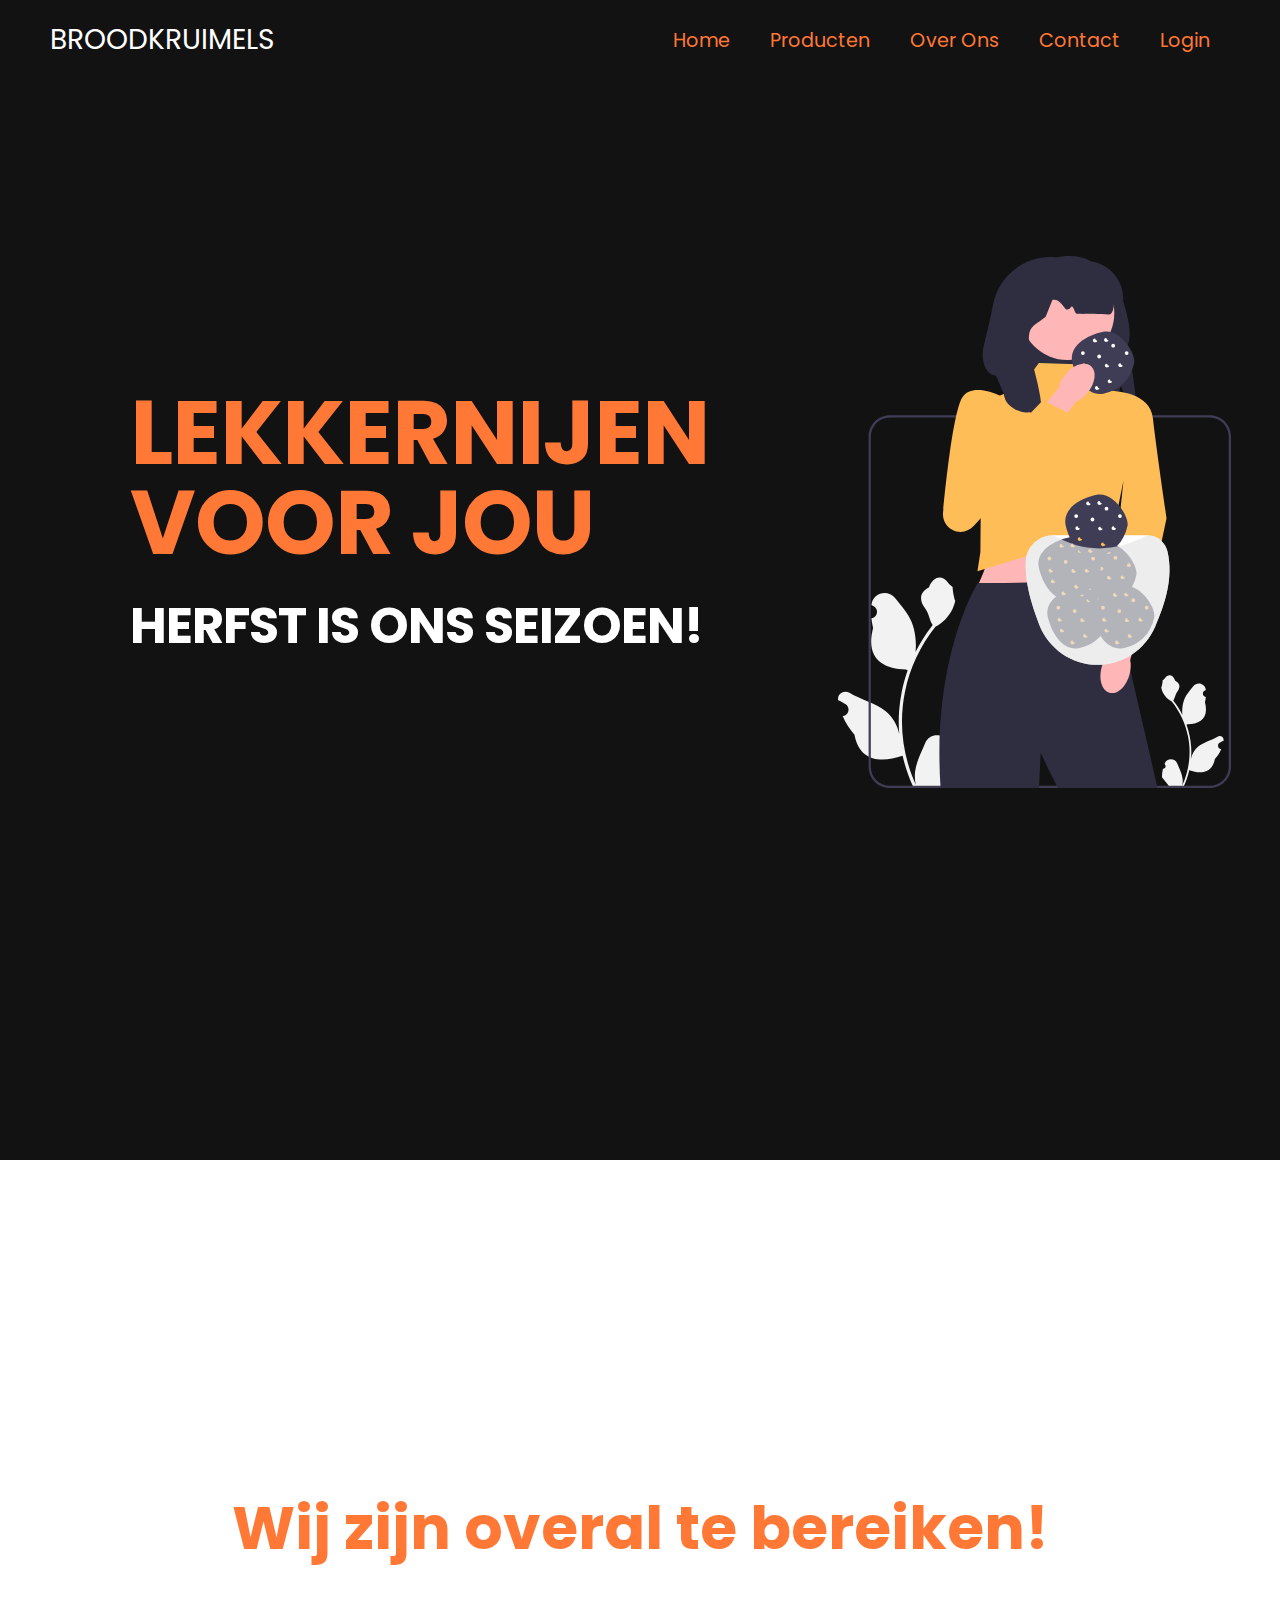
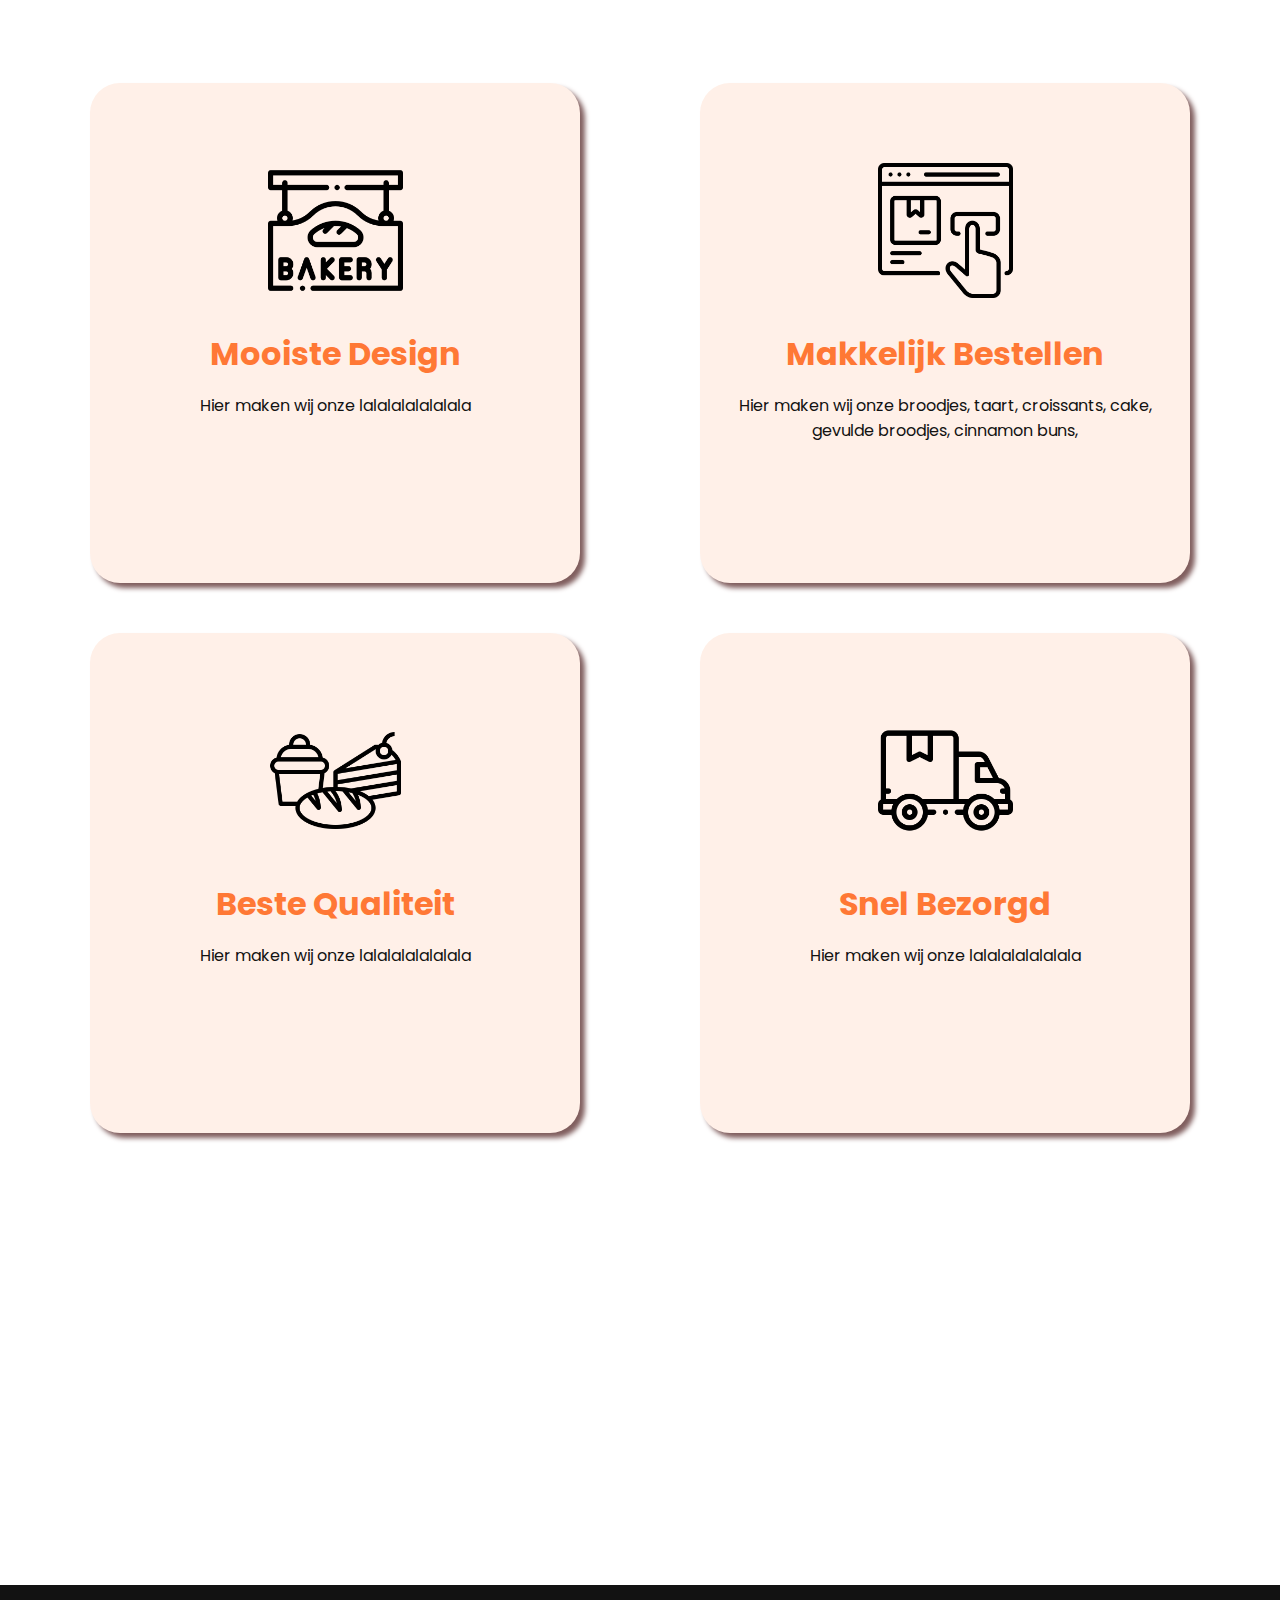
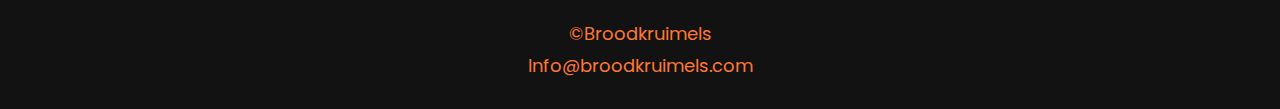
==== index.html @ 346cca97 "new file:   config.php 	new file:   contact style.css 	new file:   contact.html 	new file:   images/" ====
<!DOCTYPE html>
<html lang="en">
<head>
    <meta charset="UTF-8">
    <meta name="viewport" content="width=device-width, 
    initial-scale=1.0" />
    <title>Broodkruimels</title>
    <link rel="stylesheet" href="style.css" />
</head>
<body>

    <!-- Navbar Section -->
    <nav class="navbar">
        <div class="navbar-container">
            <a href="/" id="navbar-logo">BROODKRUIMELS</a>
                <div class="navbar-toggle" id="mobile-menu">
                    <span class="bar"></span>
                    <span class="bar"></span>
                    <span class="bar"></span>
                </div>

            <ul class="navbar-menu">
                <li class="navbar-item">
                    <a href="/" class="navbar-link">Home</a>
                </li>
                <li class="navbar-item">
                    <a href="/producten.html" class="navbar-link">Producten</a>
                </li>
                <li class="navbar-item">
                    <a href="/over ons.html" class="navbar-link">Over Ons</a>
                </li>
                <li class="navbar-item">
                    <a href="/contact.html" class="navbar-link">Contact</a>
                </li>
                <li class="navbar-item">
                    <a href="login.php" class="navbar-link">Login</a>
                </li>
                
            </ul>
        </div>
    </nav>

    <!-- Hero Section -->
    <div class="main">
        <div class="main-container">
            <div class="main-content">
                <h1>LEKKERNIJEN VOOR JOU</h1>
                <h2>HERFST IS ONS SEIZOEN!</h2>
            </div>
            <div class="main-img--container">
                <img src="images/pic1.svg"
                alt="pic" id="main-img" />
            </div>
        </div>
    </div>

    <!-- Short Info Section -->
    <div class="services">
        <h1>Wij zijn overal te bereiken!</h1>
            <div class="services_container">
                <div class="services_row">
                    <div class="services_card">
                        <img src="images/bakery.png" alt="">
                        <h2>Mooiste Design</h2>
                        <p>Hier maken wij onze lalalalalalalala</p>
                    </div>
                    <div class="services_card">
                        <img src="images/pastry.png" alt="">
                        <h2>Beste Qualiteit</h2>
                        <p>Hier maken wij onze lalalalalalalala</p>
                    </div>
                </div>
                <div class="services_row">
                    <div class="services_card">
                        <img src="images/order.png" alt="">
                        <h2>Makkelijk Bestellen</h2>
                        <p>Hier maken wij onze broodjes, taart, croissants, cake, gevulde broodjes, cinnamon buns, </p>
                    </div>
                    <div class="services_card">
                        <img src="images/delivery-truck.png" alt="">
                        <h2>Snel Bezorgd</h2>
                        <p>Hier maken wij onze lalalalalalalala</p>
                    </div>
                </div>
            </div>
    </div>

    <!-- Footer Section -->
    <footer>
        <div class="container">
          <p>&copy;Broodkruimels</p>
          <p>Info@broodkruimels.com</p>
        </div>
    </footer>
      
    <script src="script.js"></script>
</body>
</html>
---- style.css ----
@import url('https://fonts.googleapis.com/css2?family=Poppins&display=swap');
  
/* Navbar Section */

* {
  box-sizing: border-box;
  margin: 0;
  padding: 0;
  font-family: 'Poppins', sans-serif;
}

body {
  background-color: #000000;
}

.navbar {
  background-color: #121212;
  height: 80px;
  display: flex;
  justify-content: center;
  align-items: center;
  font-size: 1.2rem;
  top: 0;
  z-index: 999;
}

.navbar-container {
  display: flex;
  justify-content: space-between;
  height: 80px;
  z-index: 1;
  width: 100%;
  max-width: 1300px;
  margin: 0 auto;
  padding: 0 50px;
}

#navbar-logo {
  color: white;
  display: flex;
  align-items: center;
  cursor: pointer;
  text-decoration: none;
  font-size: 28px;
}

.fa-gem {
  margin-right: 0.5rem;
}

.navbar-menu {
  display: flex;
  align-items: center;
  list-style: none;
  text-align: center;
}

.navbar-item {
  height: 80px;
}

.navbar-link {
  color: #ff7835;
  display: flex;
  align-items: center;
  justify-content: center;
  text-decoration: none;
  padding: 20px;
  height: 100%;
}

.navbar-link:hover { 
  color: rgb(255, 240, 173);
  transition: all 0.2s ease;
}


/* Responsive Navbar Section */

@media screen and (max-width: 830px) {
  .navbar-container {
      display: flex;
      justify-content: space-between;
      height: 80px;
      z-index: 1;
      width: 100%;
      max-width: 1300px;
      padding: 0;
  } 

  .navbar-menu {
      display: grid;
      grid-template-columns: auto;
      margin: 0;
      width: 100%;
      position: absolute;
      top: -1000px;
      opacity: 0;
      transition: all 0.5s ease;
      height: 50vh;
      z-index: -1;
      background-color: #542401;
  }

  .navbar-menu.active {
      background-color: #542401;
      top: 11%;
      opacity: 1;
      transition: all 0.3s ease;
      z-index: 99;
      height: 55vh;
      font-size: 1.2rem;
  }

  #navbar-logo {
      padding-left: 25px;
  }

  .navbar-toggle .bar {
      width: 25px;
      height: 3px;
      margin: 5px auto;
      transition: all 0.3s ease-in-out;
      background: #fff;
  } 

  .navbar-item {
      width: 100%;
  }

  .navbar-link {
      text-align: center;
      padding: 2rem;
      width: 100%;
      display: table;
  }

  #mobile-menu {
      position: absolute;
      top: 3%;
      right: 5%;
      transform: translate(5%, 20%);
  }

  .navbar-toggle .bar {
      display: flex;
      cursor: pointer;
  }

  #mobile-menu.is-active .bar:nth-child(2) {
      opacity: 0;
  }

  #mobile-menu.is-active .bar:nth-child(1) {
      transform: translateY(8px) rotate(45deg);
  }

  #mobile-menu.is-active .bar:nth-child(3) {
      transform: translateY(-8px) rotate(-45deg);
  }
}


/* Home Hero Section */

.main {
  background-color: #121212;
  height: 120vh;
}

.main-container {
  display: grid;
  grid-template-columns: 1fr 1fr;
  align-items: center;
  justify-content: center;
  margin: 0;
  height: 99vh;
  background-color: #121212;
  z-index: 1;
  width: 100%;
  max-width: 1300px;
  padding: 0 50px;
}

.main-content h1 {
  font-size: 90px;
  color: #ff7835;
  margin-bottom: 20px;
  letter-spacing: -1px;
  line-height: 1;
  padding: 0 80px;
}

.main-content h2 {
  font-size: 50px;
  color: rgb(255, 255, 255);
  letter-spacing: -1px;
  padding: 0 80px;
}

.main-img--container {
  margin-right: -50px;
  text-align: center;
}

#main-img {
  height: 80%;
  width: 80%;
}


/* Home Responsive Hero Section */
@media screen and (max-width: 1080px) {
  .main-container {
      display: grid;
      grid-template-columns: auto;
      justify-self: center;
      align-items: center;
      width: 75%;
      height: 80%;
      margin: 0 auto;
  }

  .main-content {
      text-align: center;
      margin-bottom: 4rem;
  }

  .main-content h1 {
      font-size: 4rem;
      margin-top: 2rem;
  }

  .main-content h2 {
      font-size: 2.5rem;
  }

  #main-img {
      align-items: center;
      justify-content: center;
      margin-left: -90px;
      width: 50%;
  }
}

@media screen and (max-width: 480px) {
  .main-content h1 {
      font-size: 3rem;
      margin-top: 3rem;
  }

  .main-content h2 {
      font-size: 2rem;
  }
  #main-img {
      align-items: center;
      justify-content: center;
      margin-left: -80px;
      width: 70%;
  }
}


/* Services Section */
.services {
background: #fff;
display: flex;
flex-direction: column;
align-items: center;
height: 225vh;
align-items: center;
justify-content: center;
}

.services h1 {
color: #ff7835;
font-size: 60px;
/* margin-top: -10px; */
margin-bottom: 60px;
text-align: center;
}

.services h2 {
margin-top: 25px;
font-size: 2rem;
color: #ff7835;
}

.services p {
margin-top: 15px;
color: #121212;
}

.services_container {
display: flex;
flex-wrap: wrap;
justify-content: space-between;
}

.services_row {
flex-basis: calc(50% - 10px); /* 50% breedte met wat ruimte ertussen */
margin-bottom: 80px; /* Verticale ruimte tussen de rijen */
}

.services_card {
background-color: #fff0e8;
max-width: 500px;
height: 500px;
padding: 20px;
text-align: center;
margin: 50px;
margin-bottom: 50px;
/* border: 5px solid #000000; */
border-radius: 30px;
box-shadow: 5px 5px 5px rgb(128, 94, 94);
}

.services_card img {
max-width: 30%;
margin-top: 60px;
}

/* Footer Section */
footer {
background-color: #121212;
color: #fff;
padding: 30px 0;
text-align: center;
}

.container {
max-width: 1200px;
margin: 0 auto;
display: flex;
flex-direction: column;
align-items: center;
}

.container p {
font-size: 18px;
margin-top: 5px;
color: #ff7835;
}
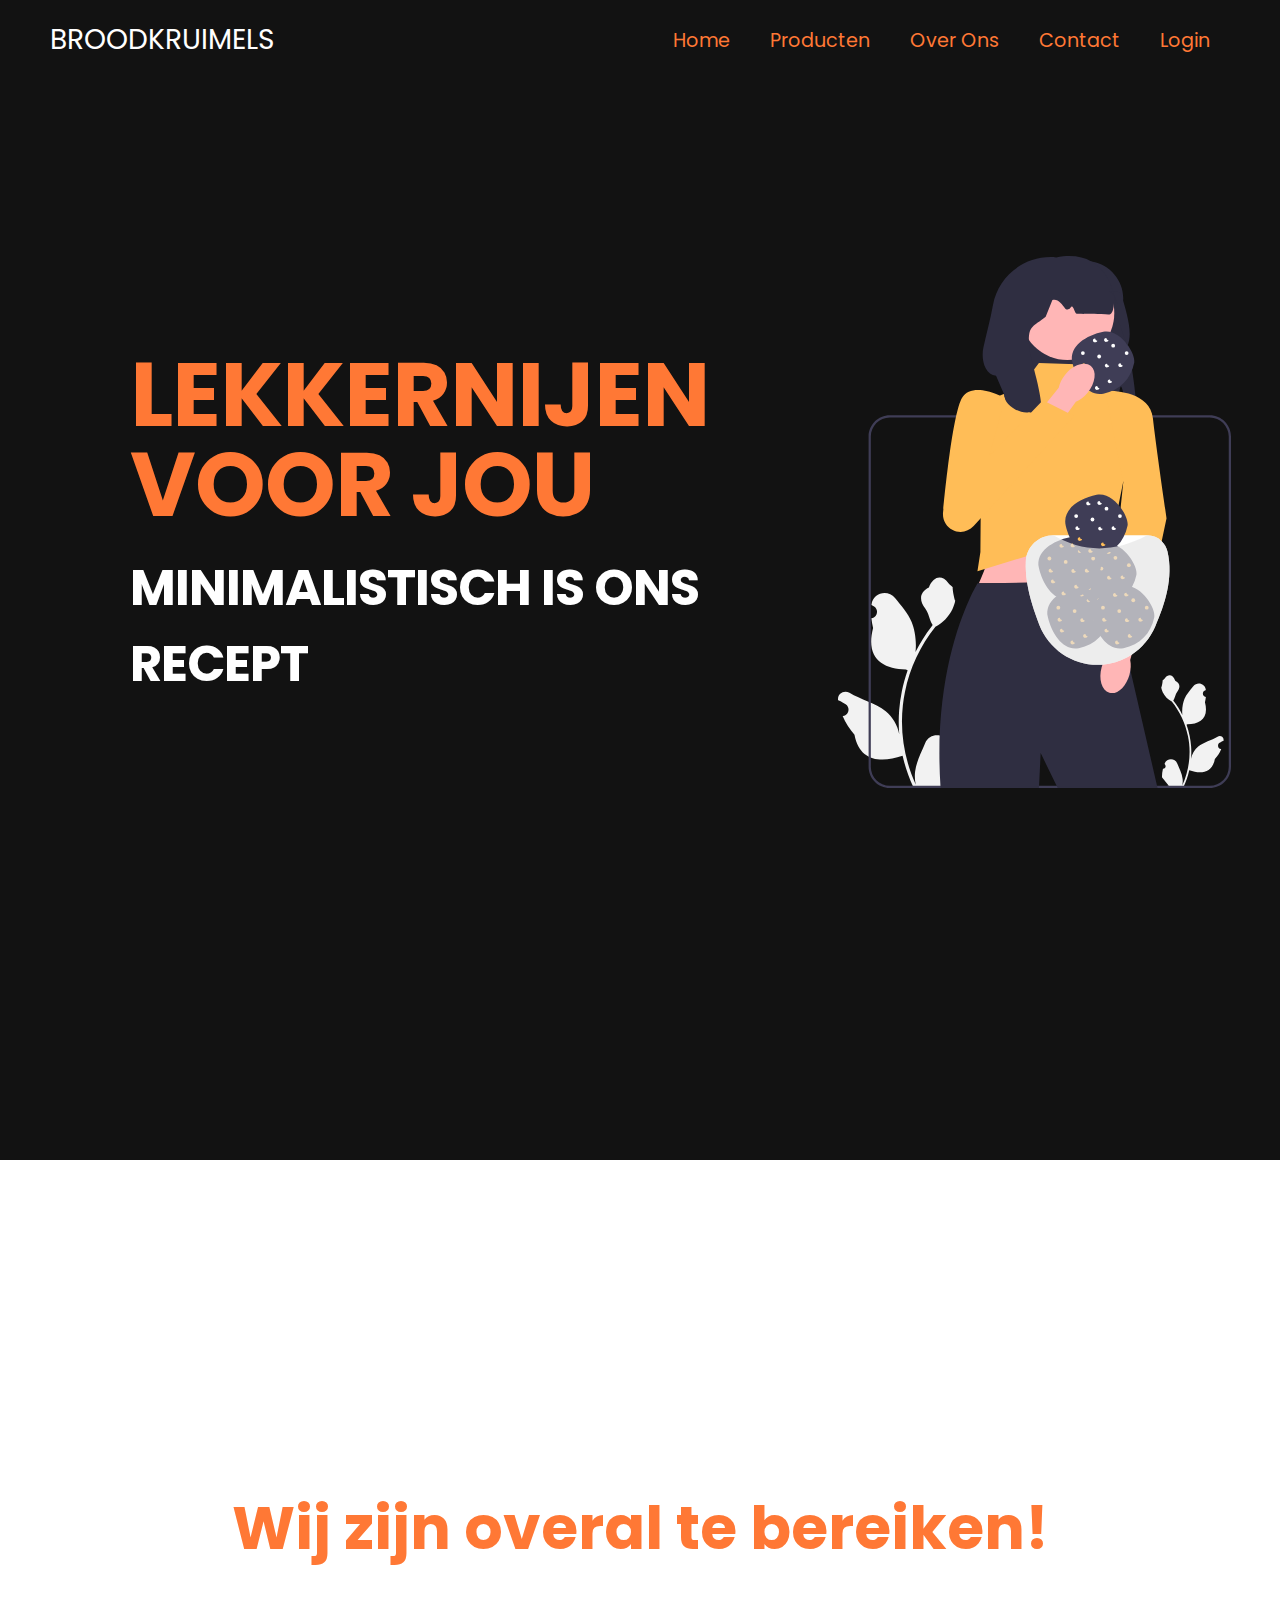
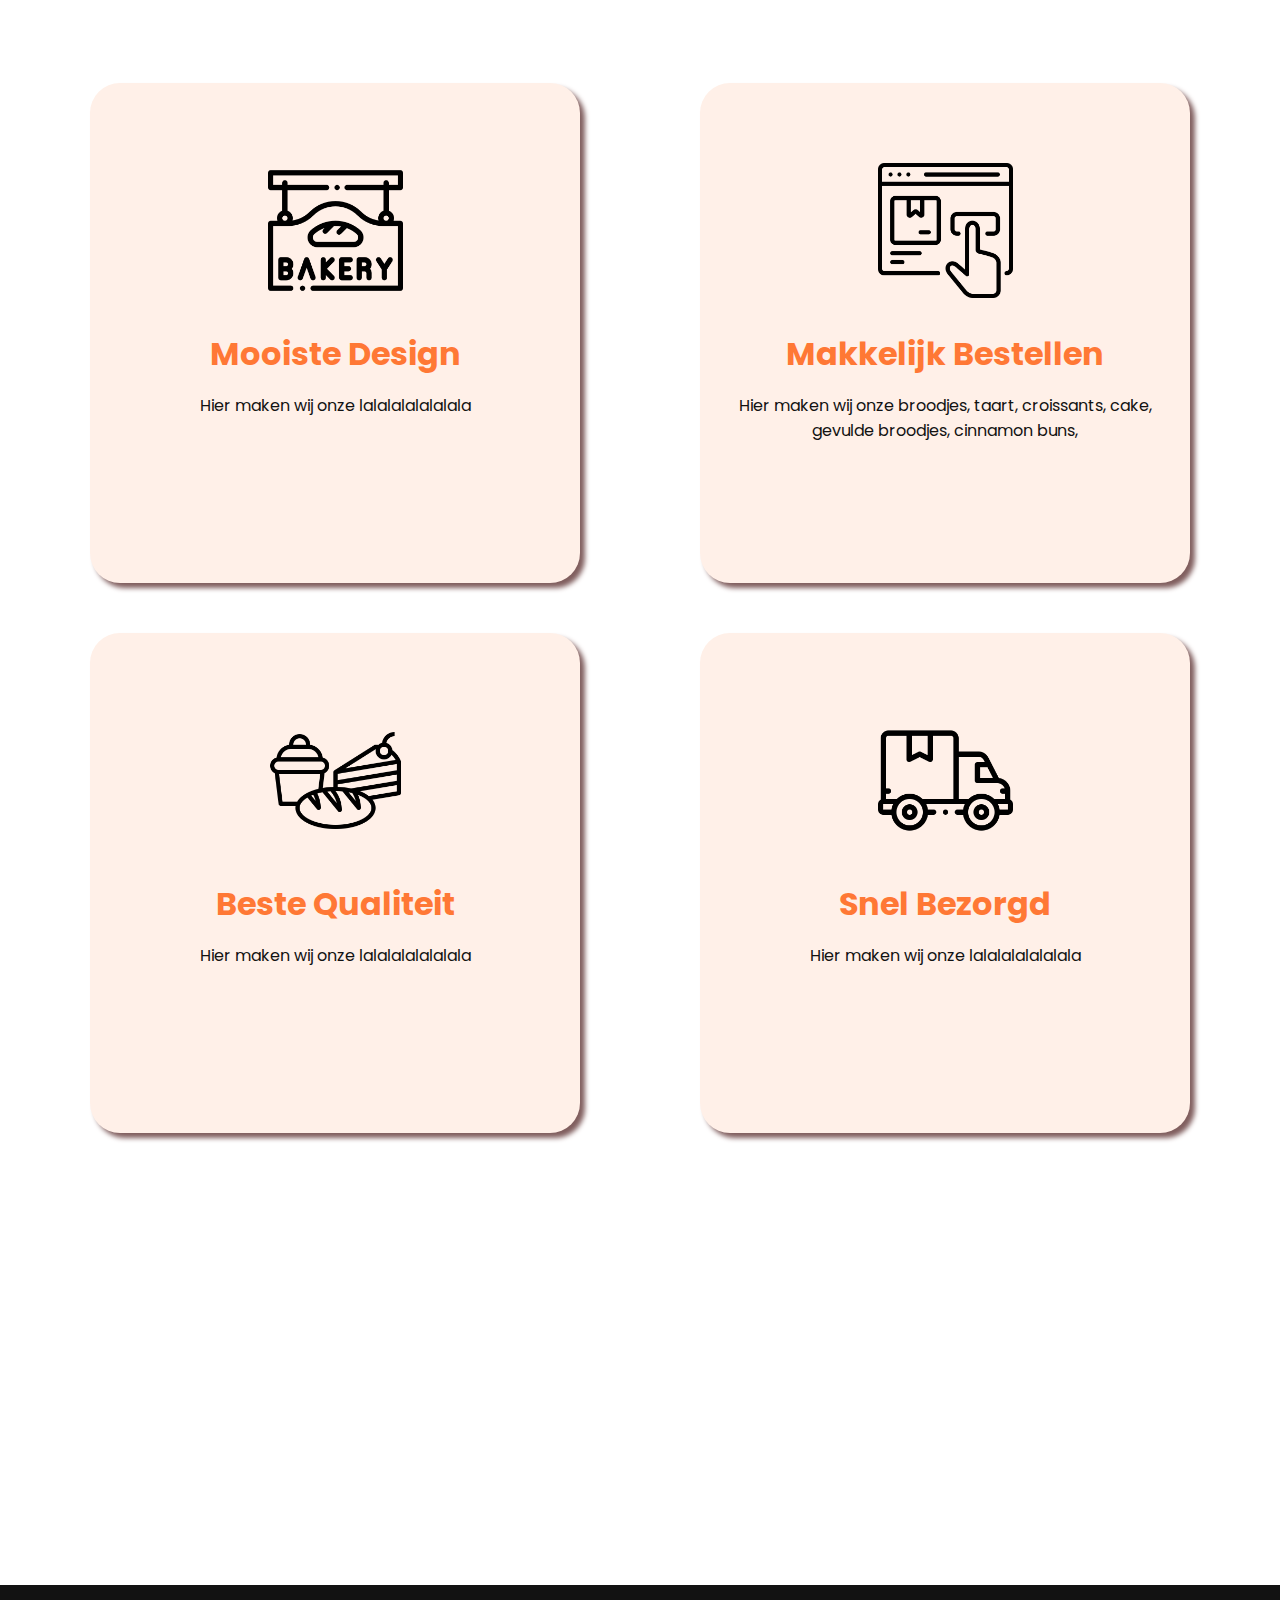
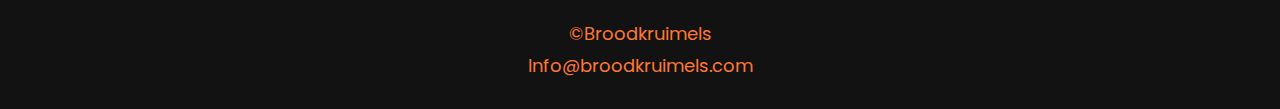
==== commit 38ac8aae: "Over Ons bijgewerkt" ====
--- a/index.html
+++ b/index.html
@@ -35,17 +35,18 @@
                 <li class="navbar-item">
                     <a href="login.php" class="navbar-link">Login</a>
                 </li>
-                
             </ul>
         </div>
     </nav>
+    <!-- Navbar End -->
 
-    <!-- Hero Section -->
+
+    <!-- Main Section -->
     <div class="main">
         <div class="main-container">
             <div class="main-content">
                 <h1>LEKKERNIJEN VOOR JOU</h1>
-                <h2>HERFST IS ONS SEIZOEN!</h2>
+                <h2>MINIMALISTISCH IS ONS RECEPT</h2>
             </div>
             <div class="main-img--container">
                 <img src="images/pic1.svg"
@@ -53,8 +54,9 @@
             </div>
         </div>
     </div>
+    <!-- Main End -->
 
-    <!-- Short Info Section -->
+    <!-- Info Section -->
     <div class="services">
         <h1>Wij zijn overal te bereiken!</h1>
             <div class="services_container">
@@ -84,6 +86,8 @@
                 </div>
             </div>
     </div>
+    <!-- Info End -->
+
 
     <!-- Footer Section -->
     <footer>
@@ -92,6 +96,7 @@
           <p>Info@broodkruimels.com</p>
         </div>
     </footer>
+    <!-- Footer End -->
       
     <script src="script.js"></script>
 </body>
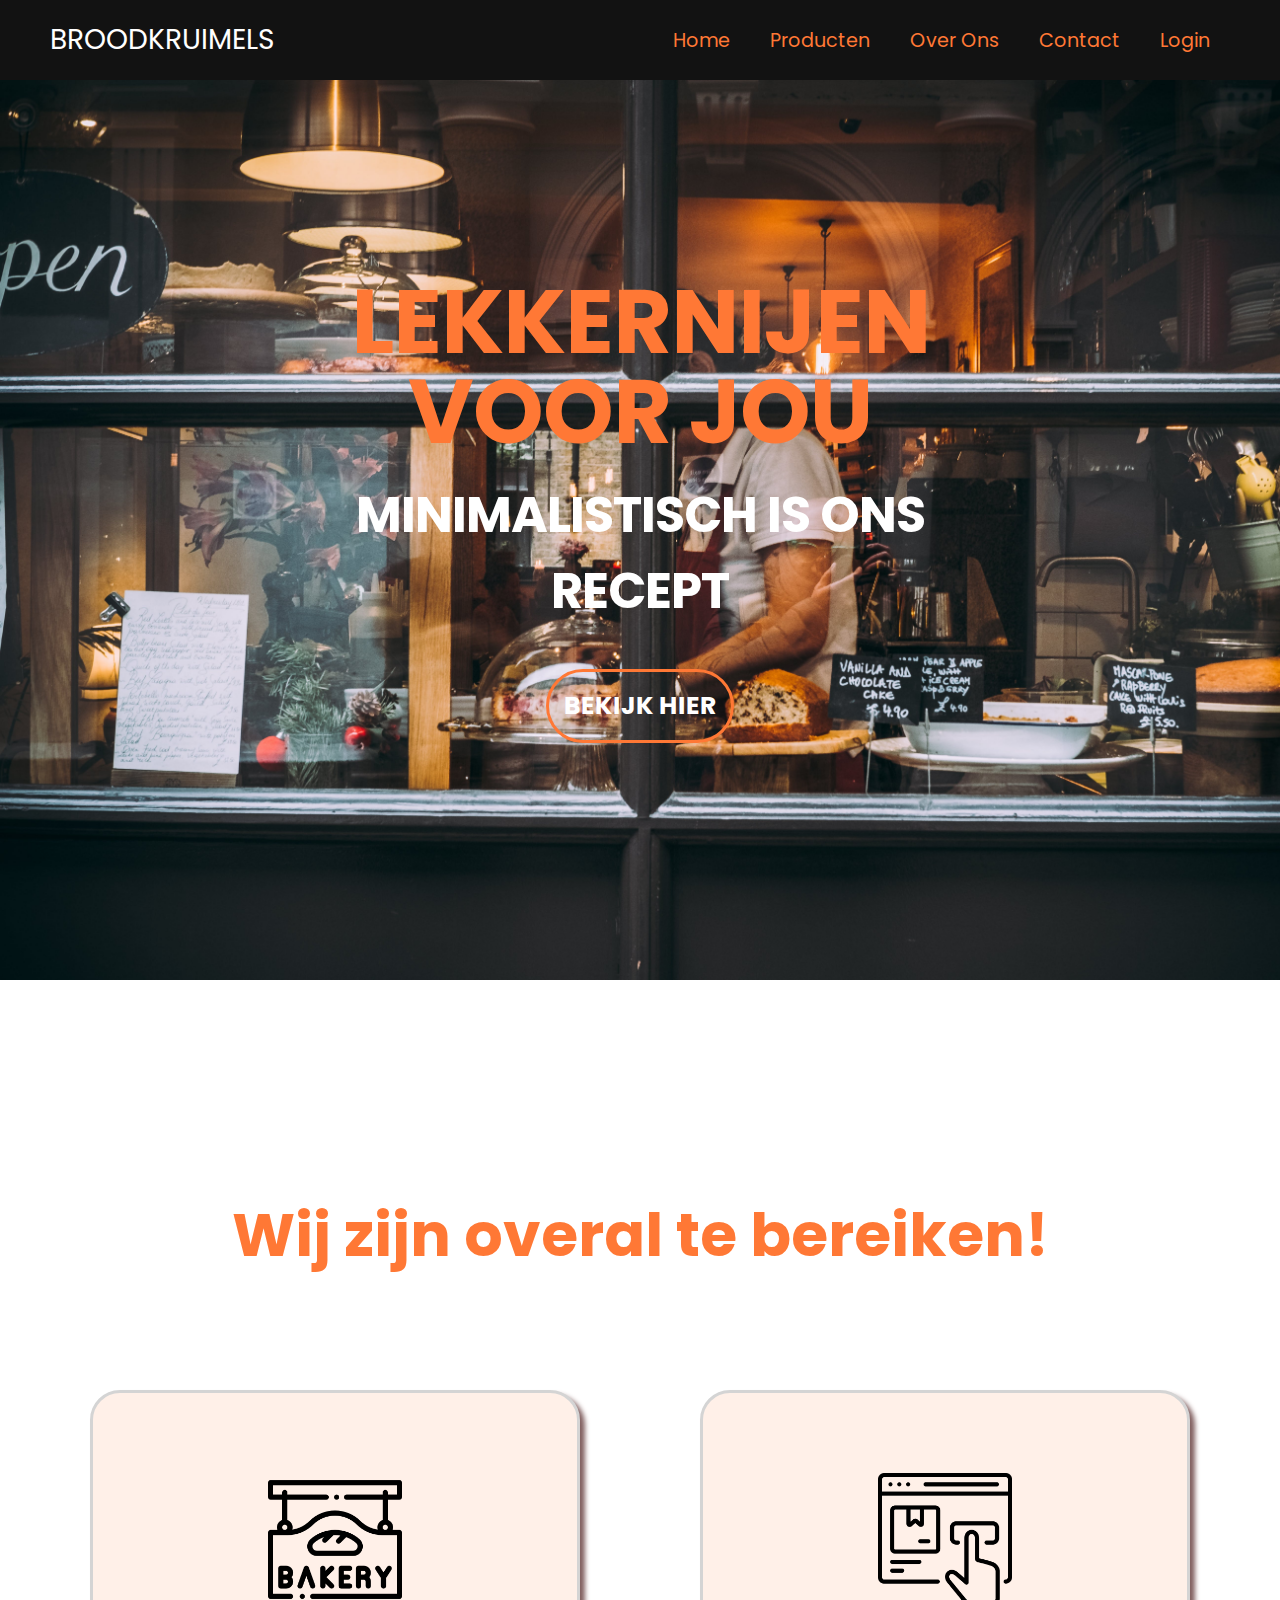
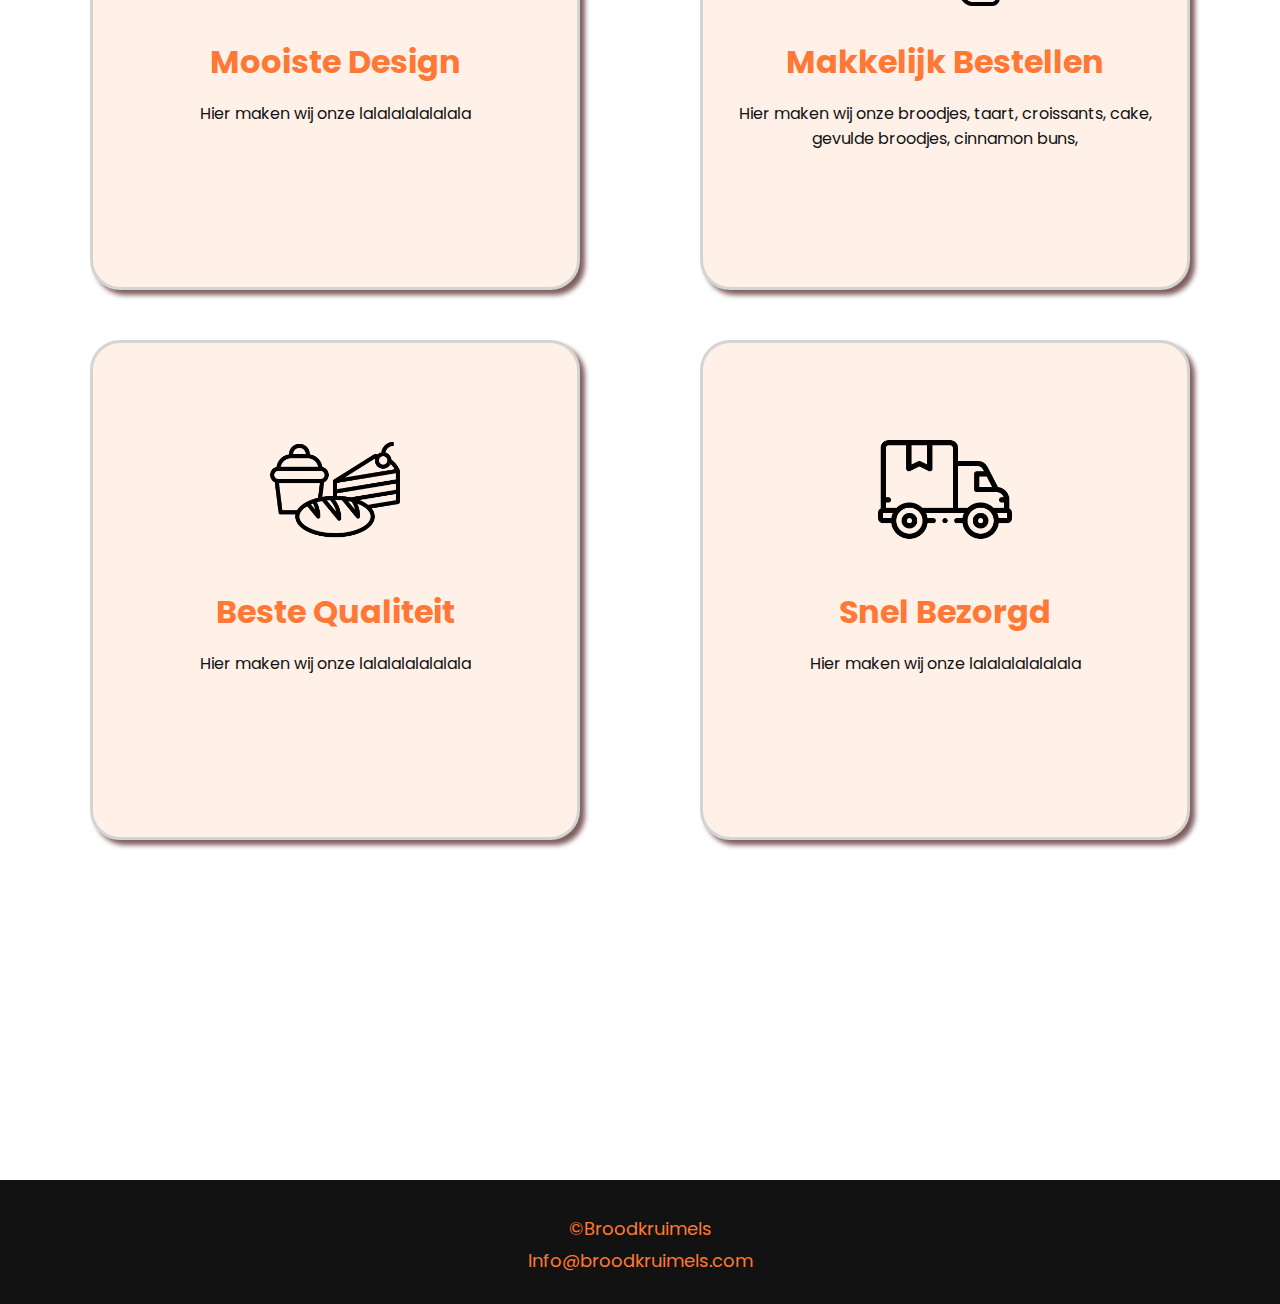
==== commit a9103fd2: "Home pagina veranderingen" ====
--- a/index.html
+++ b/index.html
@@ -47,11 +47,9 @@
             <div class="main-content">
                 <h1>LEKKERNIJEN VOOR JOU</h1>
                 <h2>MINIMALISTISCH IS ONS RECEPT</h2>
+                <a href="producten.html" class="btn">BEKIJK HIER</a>
             </div>
-            <div class="main-img--container">
-                <img src="images/pic1.svg"
-                alt="pic" id="main-img" />
-            </div>
+            
         </div>
     </div>
     <!-- Main End -->
--- a/style.css
+++ b/style.css
@@ -10,7 +10,11 @@
 }
 
 body {
-  background-color: #000000;
+  width: 100%;
+  height: 100vh;
+  background-image: linear-gradient(rgba(0,0,0,0.75,),rgba(0,0,0,0.75,)),url(images/bakker_overons3.jpg);
+  background-size: cover;
+  background-position: center;
 }
 
 .navbar {
@@ -77,7 +81,7 @@
 
 /* Responsive Navbar Section */
 
-@media screen and (max-width: 830px) {
+@media screen and (max-width: 920px) {
   .navbar-container {
       display: flex;
       justify-content: space-between;
@@ -99,12 +103,12 @@
       transition: all 0.5s ease;
       height: 50vh;
       z-index: -1;
-      background-color: #542401;
+      background-color: #121212;
   }
 
   .navbar-menu.active {
-      background-color: #542401;
-      top: 11%;
+      background-color: #121212;
+      top: 8%;
       opacity: 1;
       transition: all 0.3s ease;
       z-index: 99;
@@ -137,7 +141,7 @@
 
   #mobile-menu {
       position: absolute;
-      top: 3%;
+      top: 2%;
       right: 5%;
       transform: translate(5%, 20%);
   }
@@ -164,22 +168,27 @@
 /* Home Hero Section */
 
 .main {
-  background-color: #121212;
-  height: 120vh;
+  height: 100vh;
+  background-image: url('images/bakker_overons3.jpg');
+  background-repeat: ;
+  background-size: cover;
 }
 
 .main-container {
-  display: grid;
-  grid-template-columns: 1fr 1fr;
+  display: flex;
+  text-align: center;
   align-items: center;
   justify-content: center;
   margin: 0;
-  height: 99vh;
-  background-color: #121212;
+  height: 100vh;
   z-index: 1;
-  width: 100%;
-  max-width: 1300px;
+  max-width: 2000px;
   padding: 0 50px;
+}
+.main-content {
+  flex: 0 0 50%;
+  max-width: 90%;
+  padding: 0 20px;
 }
 
 .main-content h1 {
@@ -193,21 +202,27 @@
 
 .main-content h2 {
   font-size: 50px;
-  color: rgb(255, 255, 255);
+  color: #fff;
   letter-spacing: -1px;
   padding: 0 80px;
 }
 
-.main-img--container {
-  margin-right: -50px;
-  text-align: center;
-}
-
-#main-img {
-  height: 80%;
-  width: 80%;
-}
-
+.btn {
+  text-decoration: none;
+  color: #fff;
+  display: inline-block;
+  margin: 40px;
+  padding: 15px ;
+  font-size: 25px;
+  font-weight: bold;
+  border-radius: 40px;
+  border: 3px solid #ff7835;
+}
+
+.btn:hover {
+  transition: all 0.2s ease;
+  background-color: #ff7835;
+}
 
 /* Home Responsive Hero Section */
 @media screen and (max-width: 1080px) {
@@ -216,8 +231,8 @@
       grid-template-columns: auto;
       justify-self: center;
       align-items: center;
-      width: 75%;
-      height: 80%;
+      width: 100%;
+      height: 100%;
       margin: 0 auto;
   }
 
@@ -227,7 +242,7 @@
   }
 
   .main-content h1 {
-      font-size: 4rem;
+      font-size: 3.3rem;
       margin-top: 2rem;
   }
 
@@ -235,28 +250,25 @@
       font-size: 2.5rem;
   }
 
-  #main-img {
-      align-items: center;
-      justify-content: center;
-      margin-left: -90px;
-      width: 50%;
-  }
-}
-
-@media screen and (max-width: 480px) {
+  .btn {
+    font-size: 18px;
+  }
+
+
+}
+
+@media screen and (max-width: 520px) {
   .main-content h1 {
-      font-size: 3rem;
+      font-size: 3.3rem;
       margin-top: 3rem;
   }
 
   .main-content h2 {
-      font-size: 2rem;
-  }
-  #main-img {
-      align-items: center;
-      justify-content: center;
-      margin-left: -80px;
-      width: 70%;
+      font-size: 2.1rem;
+  }
+
+  .btn {
+    font-size: 15px;
   }
 }
 
@@ -267,7 +279,7 @@
 display: flex;
 flex-direction: column;
 align-items: center;
-height: 225vh;
+height: 200vh;
 align-items: center;
 justify-content: center;
 }
@@ -310,7 +322,7 @@
 text-align: center;
 margin: 50px;
 margin-bottom: 50px;
-/* border: 5px solid #000000; */
+border: 3px solid #d4d4d4;
 border-radius: 30px;
 box-shadow: 5px 5px 5px rgb(128, 94, 94);
 }
@@ -341,3 +353,11 @@
 margin-top: 5px;
 color: #ff7835;
 }
+
+
+
+@media screen and (max-width: 1080px) {
+
+}
+
+
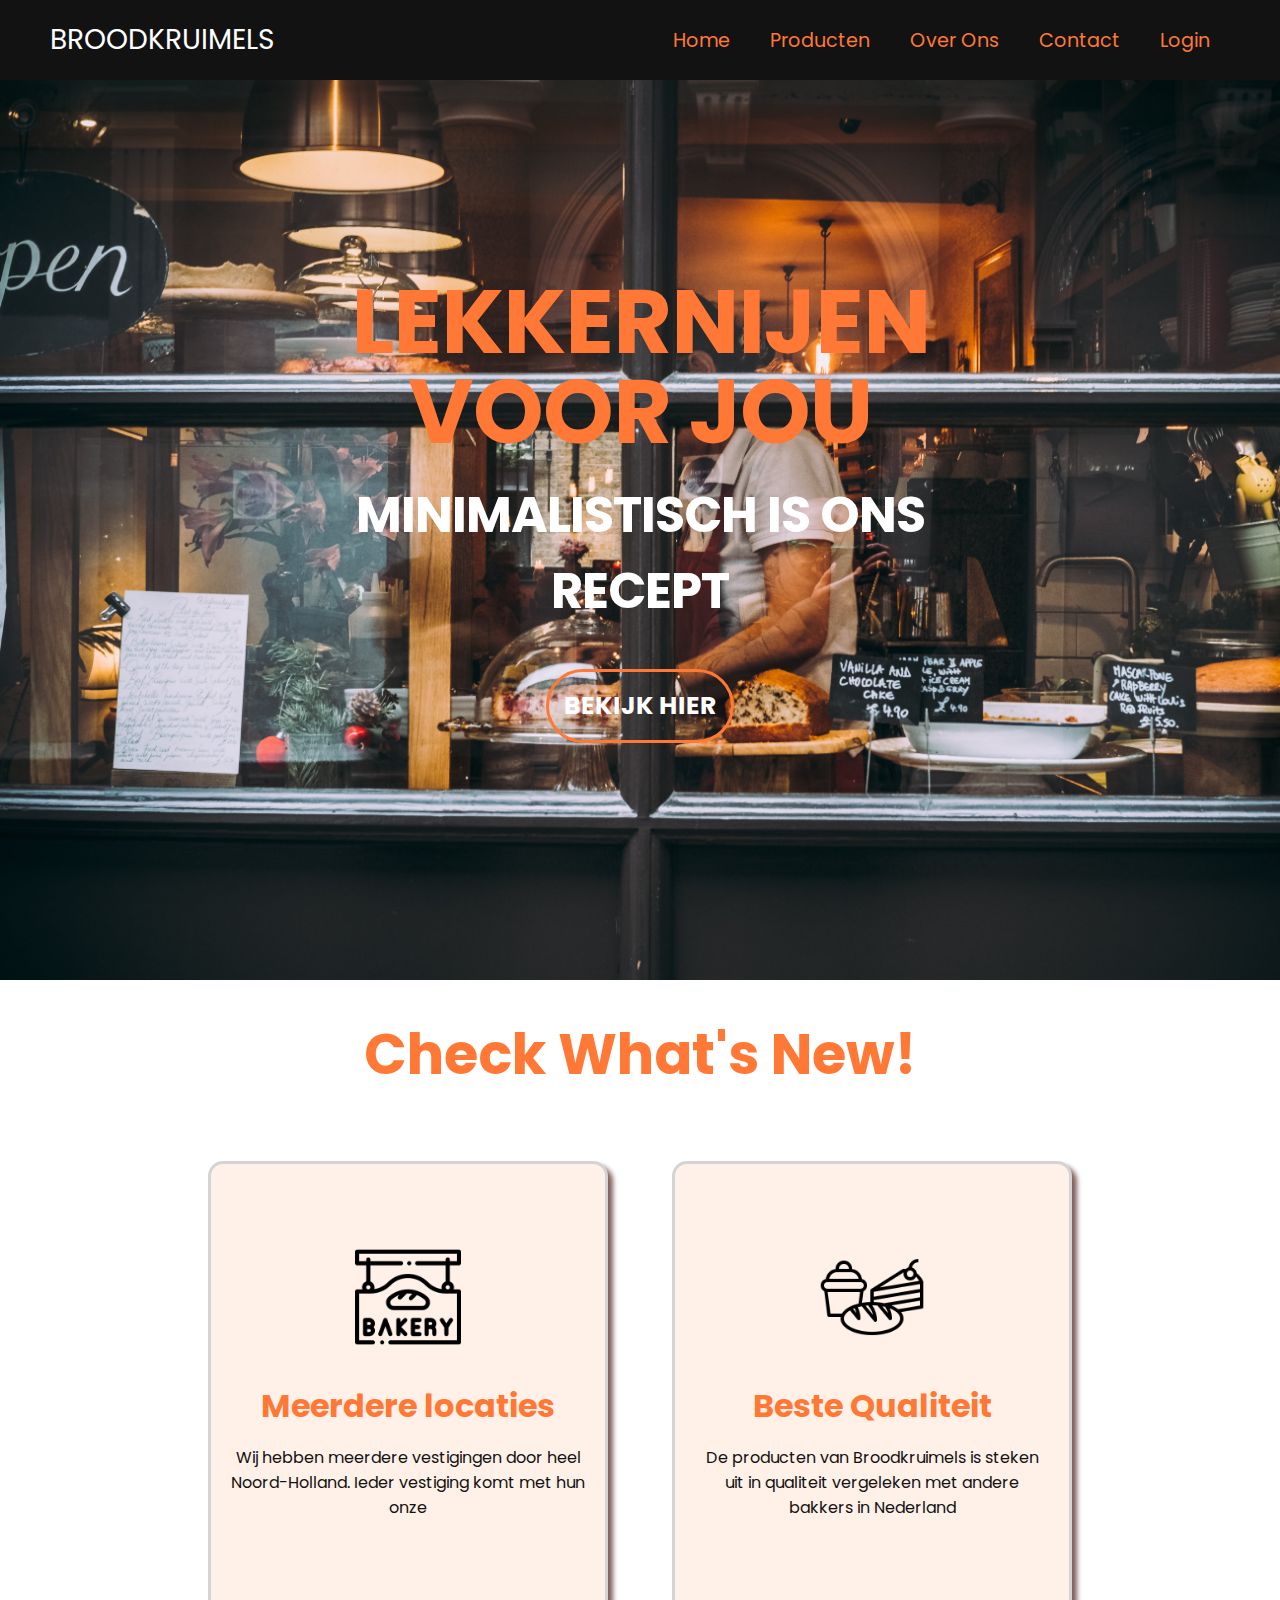
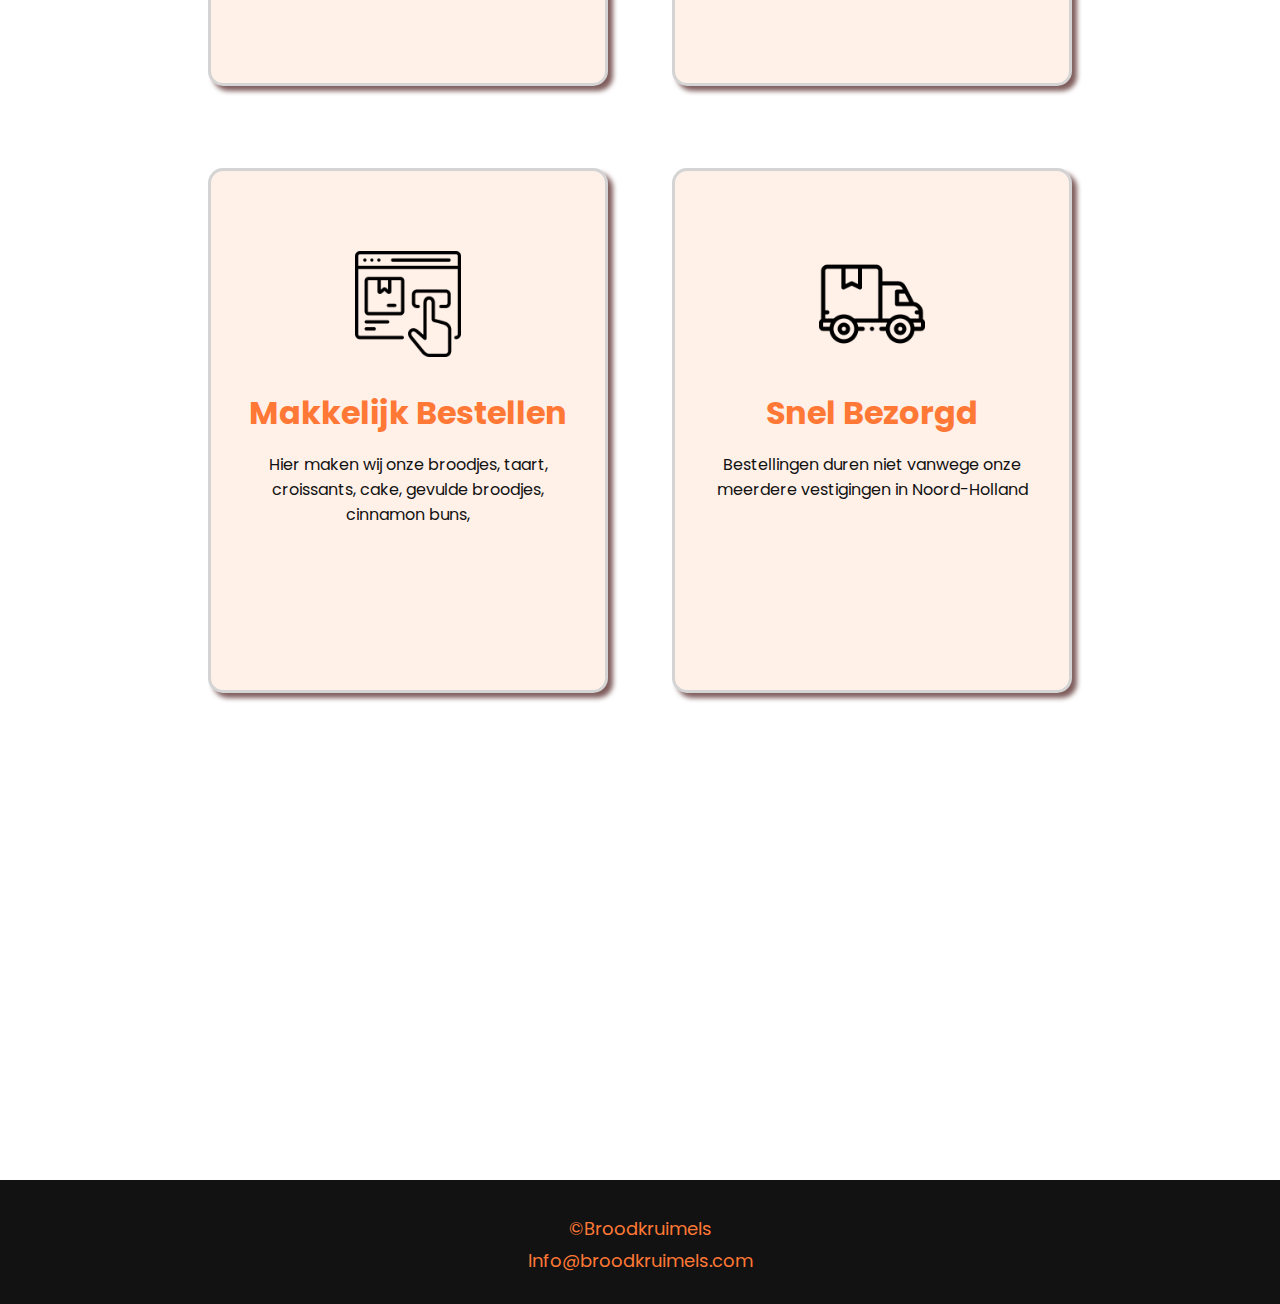
==== commit f1178f26: "home page cards" ====
--- a/index.html
+++ b/index.html
@@ -56,32 +56,35 @@
 
     <!-- Info Section -->
     <div class="services">
-        <h1>Wij zijn overal te bereiken!</h1>
+        <h1>Check What's New!</h1>
             <div class="services_container">
-                <div class="services_row">
                     <div class="services_card">
                         <img src="images/bakery.png" alt="">
-                        <h2>Mooiste Design</h2>
-                        <p>Hier maken wij onze lalalalalalalala</p>
+                        <h2>Meerdere locaties</h2>
+                        <p>Wij hebben meerdere vestigingen door 
+                        heel Noord-Holland. Ieder vestiging komt 
+                        met hun onze</p>
                     </div>
                     <div class="services_card">
                         <img src="images/pastry.png" alt="">
                         <h2>Beste Qualiteit</h2>
-                        <p>Hier maken wij onze lalalalalalalala</p>
+                        <p>De producten van Broodkruimels is steken
+                        uit in qualiteit vergeleken met andere 
+                        bakkers in Nederland
+                        </p>
                     </div>
-                </div>
-                <div class="services_row">
                     <div class="services_card">
                         <img src="images/order.png" alt="">
                         <h2>Makkelijk Bestellen</h2>
-                        <p>Hier maken wij onze broodjes, taart, croissants, cake, gevulde broodjes, cinnamon buns, </p>
+                        <p>Hier maken wij onze broodjes, taart, croissants, 
+                        cake, gevulde broodjes, cinnamon buns, </p>
                     </div>
                     <div class="services_card">
                         <img src="images/delivery-truck.png" alt="">
                         <h2>Snel Bezorgd</h2>
-                        <p>Hier maken wij onze lalalalalalalala</p>
+                        <p>Bestellingen duren niet vanwege onze meerdere 
+                        vestigingen in Noord-Holland </p>
                     </div>
-                </div>
             </div>
     </div>
     <!-- Info End -->
--- a/style.css
+++ b/style.css
@@ -78,9 +78,44 @@
   transition: all 0.2s ease;
 }
 
+.navbar-menu .dropdown-content {
+  display: none;
+  position: absolute;
+  background-color: #121212;
+  box-shadow: 0 8px 16px rgba(0, 0, 0, 0.2);
+  z-index: 1;
+}
+
+.navbar-menu .dropdown:hover .dropdown-content {
+  display: block;
+  animation: fadeIn 0.5s ease;
+}
+
+@keyframes fadeIn {
+  from {
+    opacity: 0;
+    transform: translateY(-10px);
+  }
+  to {
+    opacity: 1;
+    transform: translateY(0);
+  }
+}
+
+.navbar-menu .dropdown-content a {
+  color: #ff7835;
+  padding: 20px;
+  text-decoration: none;
+  display: block;
+  text-align: center;
+}
+
+.navbar-menu .dropdown-content a:hover {
+  background-color: rgba(255, 255, 255, 0.1);
+}
+
 
 /* Responsive Navbar Section */
-
 @media screen and (max-width: 920px) {
   .navbar-container {
       display: flex;
@@ -112,7 +147,7 @@
       opacity: 1;
       transition: all 0.3s ease;
       z-index: 99;
-      height: 55vh;
+      height: 60vh;
       font-size: 1.2rem;
   }
 
@@ -151,6 +186,16 @@
       cursor: pointer;
   }
 
+  .navbar-menu .dropdown-content {
+    text-align: center; /* Center the content */
+    width: 100%; /* Take full width */
+    left: 0; /* Align to the left edge */
+  }
+
+  .navbar-menu .dropdown-content a {
+    display: inline-block; /* Display links in a row */
+  }
+
   #mobile-menu.is-active .bar:nth-child(2) {
       opacity: 0;
   }
@@ -170,7 +215,7 @@
 .main {
   height: 100vh;
   background-image: url('images/bakker_overons3.jpg');
-  background-repeat: ;
+  background-repeat: no-repeat;
   background-size: cover;
 }
 
@@ -275,61 +320,84 @@
 
 /* Services Section */
 .services {
-background: #fff;
-display: flex;
-flex-direction: column;
-align-items: center;
-height: 200vh;
-align-items: center;
-justify-content: center;
+  background: #fff;
+  display: flex;
+  flex-direction: column;
+  align-items: center;
+  height: 200vh;
 }
 
 .services h1 {
-color: #ff7835;
-font-size: 60px;
-/* margin-top: -10px; */
-margin-bottom: 60px;
-text-align: center;
+  color: #ff7835;
+  font-size: 3.5rem;
+  margin-top: 2rem;
+  margin-bottom: 2rem;
 }
 
 .services h2 {
-margin-top: 25px;
-font-size: 2rem;
-color: #ff7835;
+  margin-top: 25px;
+  font-size: 2rem;
+  color: #ff7835;
 }
 
 .services p {
-margin-top: 15px;
-color: #121212;
+  margin-top: 15px;
+  color: #121212;
 }
 
 .services_container {
-display: flex;
-flex-wrap: wrap;
-justify-content: space-between;
-}
-
-.services_row {
-flex-basis: calc(50% - 10px); /* 50% breedte met wat ruimte ertussen */
-margin-bottom: 80px; /* Verticale ruimte tussen de rijen */
+  display: flex;
+  flex-wrap: wrap;
+  justify-content: center;
 }
 
 .services_card {
-background-color: #fff0e8;
-max-width: 500px;
-height: 500px;
-padding: 20px;
-text-align: center;
-margin: 50px;
-margin-bottom: 50px;
-border: 3px solid #d4d4d4;
-border-radius: 30px;
-box-shadow: 5px 5px 5px rgb(128, 94, 94);
+  background-color: #fff0e8;
+  width: 400px;
+  height: 525px;
+  padding: 20px;
+  text-align: center;
+  margin: 2rem;
+  margin-bottom: 50px;
+  border: 3px solid #d4d4d4;
+  border-radius: 15px;
+  box-shadow: 5px 5px 5px rgb(128, 94, 94);
+}
+
+.services_card:hover {
+  transform: scale(1.01);
+  transition: 0.1s ease-in;
 }
 
 .services_card img {
 max-width: 30%;
 margin-top: 60px;
+}
+
+
+@media screen and (max-width: 960px) {
+  .services {
+    height: 2600px;
+  }
+
+  .services h1 {
+    font-size: 3rem;
+    margin-top: 4rem;
+  }
+}
+
+@media screen and (max-width: 480px) {
+  .services {
+    height: 2600px;
+  }
+
+  .services h1 {
+    font-size: 2.2rem;
+  }
+
+  .services_card {
+    width: 300px;
+  }
 }
 
 /* Footer Section */
@@ -352,12 +420,4 @@
 font-size: 18px;
 margin-top: 5px;
 color: #ff7835;
-}
-
-
-
-@media screen and (max-width: 1080px) {
-
-}
-
-
+}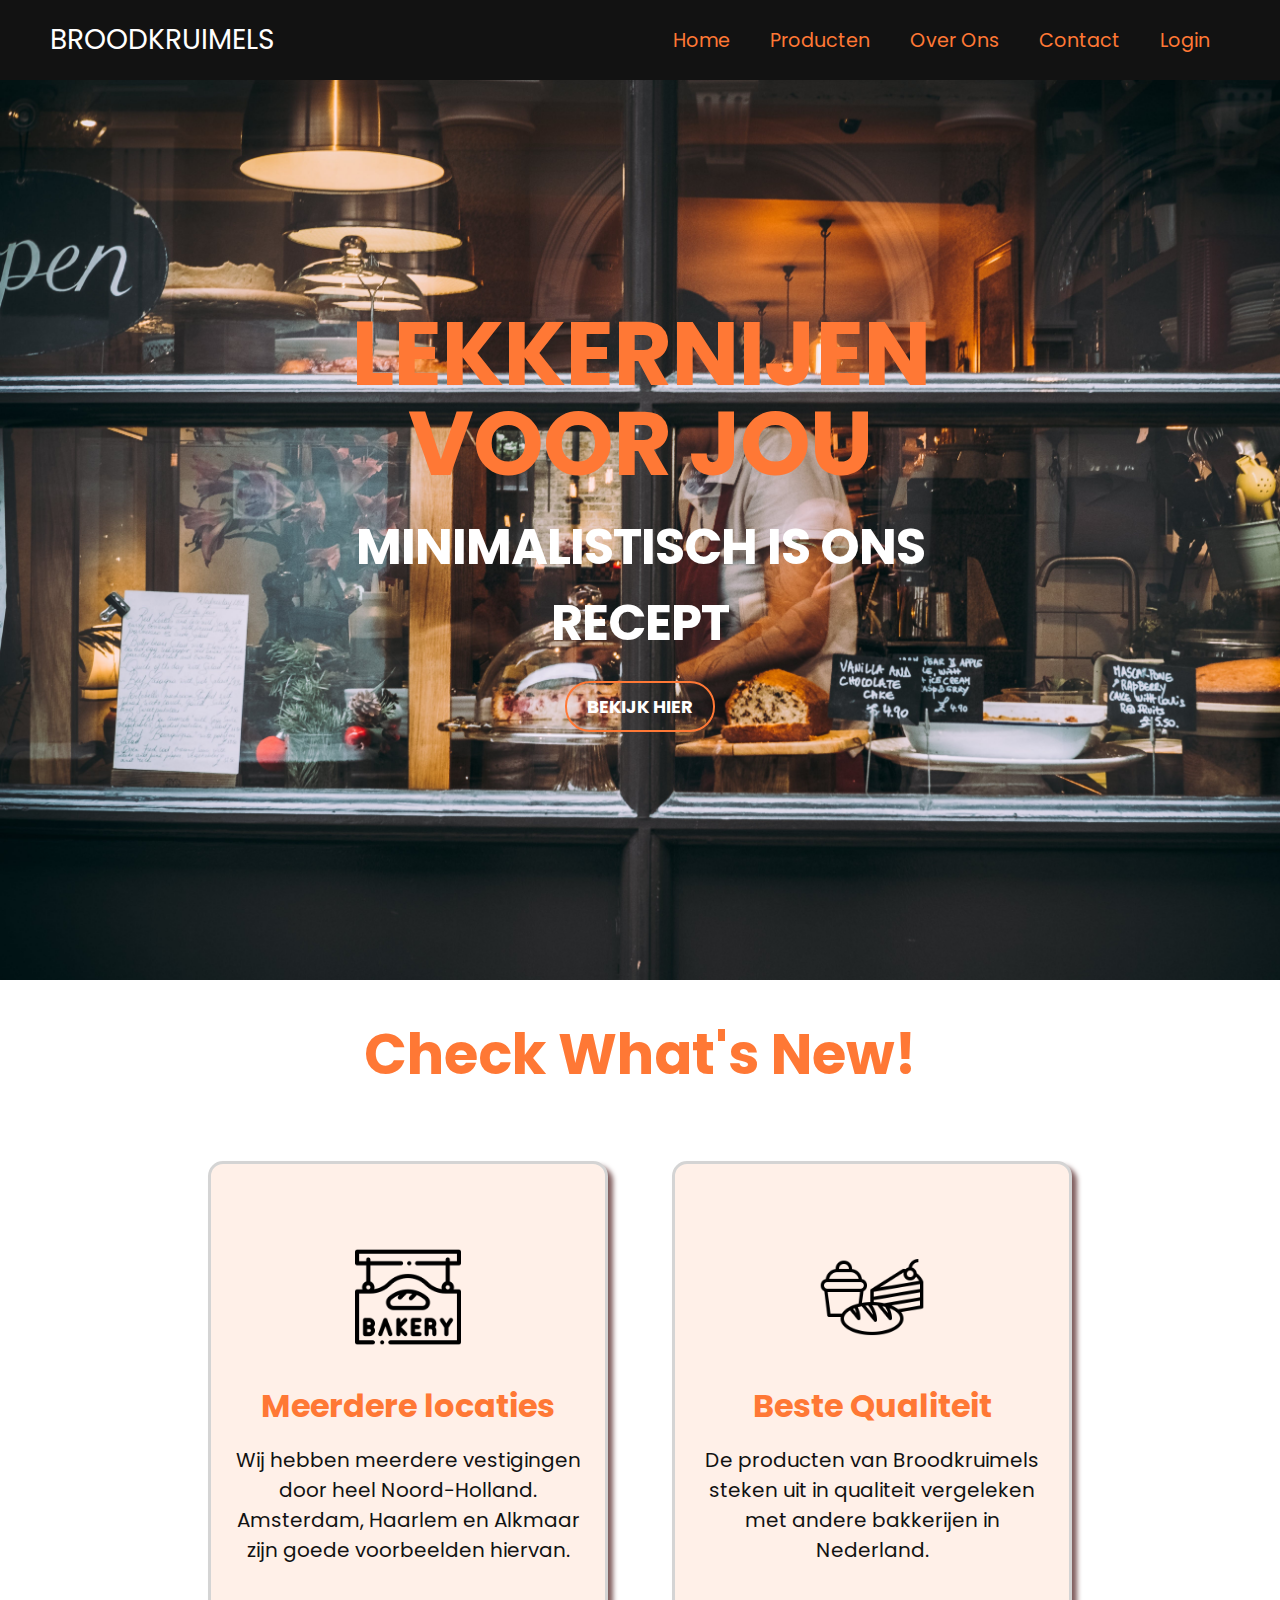
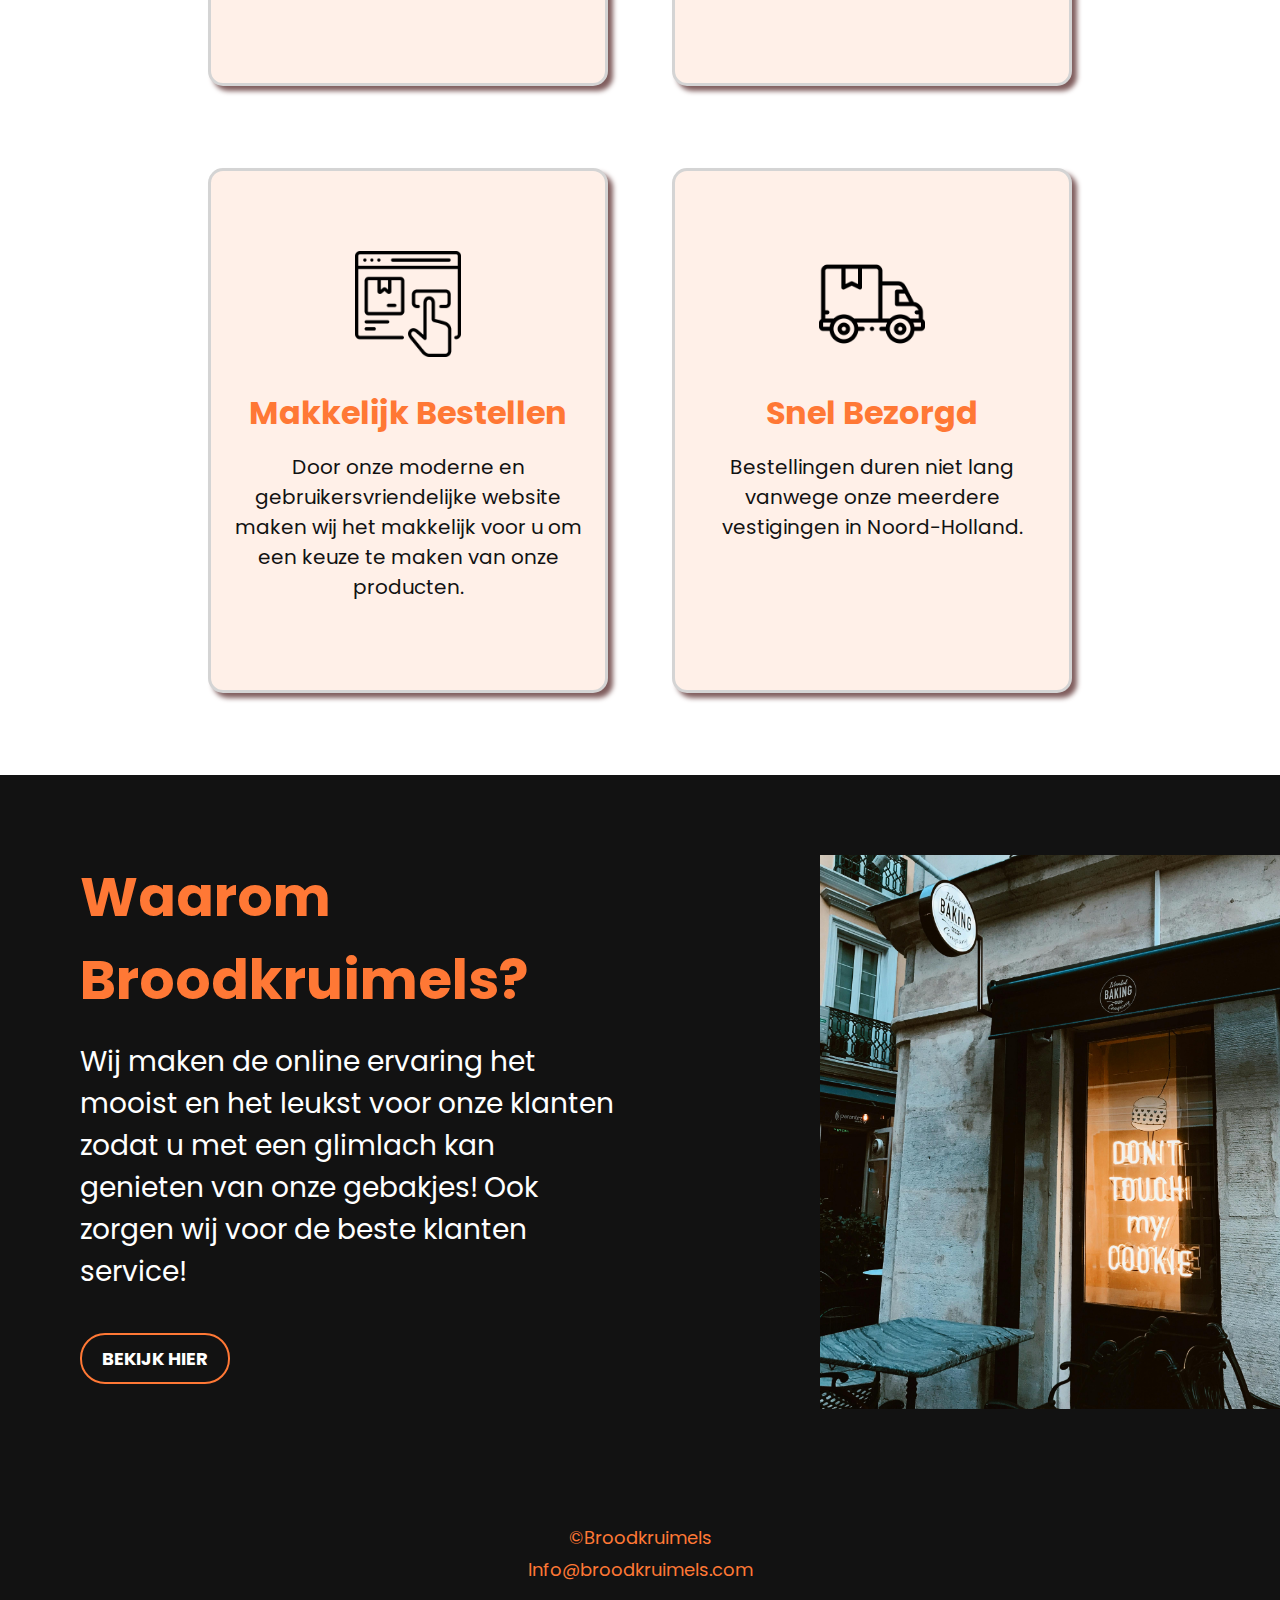
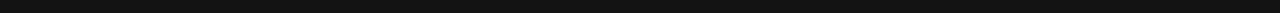
==== commit 9eb05f4e: "Home, Over Ons & Contact page text changes" ====
--- a/index.html
+++ b/index.html
@@ -54,7 +54,7 @@
     </div>
     <!-- Main End -->
 
-    <!-- Info Section -->
+    <!-- Services Section -->
     <div class="services">
         <h1>Check What's New!</h1>
             <div class="services_container">
@@ -62,30 +62,54 @@
                         <img src="images/bakery.png" alt="">
                         <h2>Meerdere locaties</h2>
                         <p>Wij hebben meerdere vestigingen door 
-                        heel Noord-Holland. Ieder vestiging komt 
-                        met hun onze</p>
+                        heel Noord-Holland. Amsterdam, Haarlem en Alkmaar
+                        zijn goede voorbeelden hiervan.
+                        </p>
                     </div>
                     <div class="services_card">
                         <img src="images/pastry.png" alt="">
                         <h2>Beste Qualiteit</h2>
-                        <p>De producten van Broodkruimels is steken
+                        <p>De producten van Broodkruimels steken
                         uit in qualiteit vergeleken met andere 
-                        bakkers in Nederland
+                        bakkerijen in Nederland.
                         </p>
                     </div>
                     <div class="services_card">
                         <img src="images/order.png" alt="">
                         <h2>Makkelijk Bestellen</h2>
-                        <p>Hier maken wij onze broodjes, taart, croissants, 
-                        cake, gevulde broodjes, cinnamon buns, </p>
+                        <p>Door onze moderne en gebruikersvriendelijke website
+                        maken wij het makkelijk voor u om een keuze te maken van
+                        onze producten.
+                        </p>
                     </div>
                     <div class="services_card">
                         <img src="images/delivery-truck.png" alt="">
                         <h2>Snel Bezorgd</h2>
-                        <p>Bestellingen duren niet vanwege onze meerdere 
-                        vestigingen in Noord-Holland </p>
+                        <p>Bestellingen duren niet lang vanwege onze meerdere 
+                        vestigingen in Noord-Holland.
+                        </p>
                     </div>
             </div>
+    </div>
+    <!-- Services End -->
+
+    <!-- Info Section -->
+    <div class="information">
+        <div class="information_container">
+            <div class="row">
+                <div class="flex">
+                    <h2>Waarom Broodkruimels?</h2>
+                    <p>Wij maken de online ervaring het mooist 
+                    en het leukst voor onze klanten zodat u met een 
+                    glimlach kan genieten van onze gebakjes! Ook zorgen 
+                    wij voor de beste klanten service!</p>
+                    <a href="over ons.html" class="btn">BEKIJK HIER</a>
+                </div>
+                <div class="flex">
+                    <img src="images/bakker_homepage.jpg">
+                </div>    
+            </div>
+        </div>
     </div>
     <!-- Info End -->
 
--- a/style.css
+++ b/style.css
@@ -1,7 +1,6 @@
 @import url('https://fonts.googleapis.com/css2?family=Poppins&display=swap');
   
 /* Navbar Section */
-
 * {
   box-sizing: border-box;
   margin: 0;
@@ -76,6 +75,7 @@
 .navbar-link:hover { 
   color: rgb(255, 240, 173);
   transition: all 0.2s ease;
+  text-decoration: none;
 }
 
 .navbar-menu .dropdown-content {
@@ -115,7 +115,6 @@
 }
 
 
-/* Responsive Navbar Section */
 @media screen and (max-width: 920px) {
   .navbar-container {
       display: flex;
@@ -208,10 +207,11 @@
       transform: translateY(-8px) rotate(-45deg);
   }
 }
-
-
-/* Home Hero Section */
-
+/* Navbar End */
+
+
+
+/* Main Section */
 .main {
   height: 100vh;
   background-image: url('images/bakker_overons3.jpg');
@@ -269,7 +269,6 @@
   background-color: #ff7835;
 }
 
-/* Home Responsive Hero Section */
 @media screen and (max-width: 1080px) {
   .main-container {
       display: grid;
@@ -298,8 +297,6 @@
   .btn {
     font-size: 18px;
   }
-
-
 }
 
 @media screen and (max-width: 520px) {
@@ -316,6 +313,8 @@
     font-size: 15px;
   }
 }
+/* Main End */
+
 
 
 /* Services Section */
@@ -324,7 +323,7 @@
   display: flex;
   flex-direction: column;
   align-items: center;
-  height: 200vh;
+  height: 155vh;
 }
 
 .services h1 {
@@ -341,6 +340,7 @@
 }
 
 .services p {
+  font-size: 20px;
   margin-top: 15px;
   color: #121212;
 }
@@ -399,6 +399,35 @@
     width: 300px;
   }
 }
+/* Services End */
+
+
+
+/* Info Section */
+/* .info {
+  padding: 80px 0px;
+  background: #121212;
+  align-items: center;
+  height: 45vh;
+}
+
+.info_container {
+  max-width: 1000px;
+  margin: 0 auto;
+  padding: 0 10px;
+}
+
+.info h2 {
+  font-size: 50px;
+  color: #ff7835;
+}
+
+.info p {
+  margin-top: 20px;
+  font-size: 25px;
+  color: #fff;
+} */
+/* Info End */
 
 /* Footer Section */
 footer {
@@ -420,4 +449,64 @@
 font-size: 18px;
 margin-top: 5px;
 color: #ff7835;
+}
+
+/* Test */
+.information {
+  padding: 80px 0px;
+  background-color: #121212;
+}
+
+.information_container {
+  max-width: 1200px;
+  margin: 0 auto;
+  padding: 0 20px;
+}
+
+.row {
+  display: flex;
+  flex-wrap: wrap;
+}
+
+.flex {
+  flex: 0 0 50%;
+  max-width: 50%;
+  padding: 0 20px;
+}
+
+.information h2 {
+  font-size: 55px;
+  margin-bottom: 20px;
+  color: #ff7835;
+}
+
+.information p {
+  font-size: 28px;
+  line-height: 1.5;
+  color: #fff;
+  margin-bottom: 20px;
+}
+
+.information img {
+  display: block;
+  max-width: 90%;
+  height: auto;
+  margin: 0px 160px;
+}
+
+.btn {
+  text-decoration: none;
+  color: #fff;
+  display: inline-block;
+  margin: 20px 0px;
+  padding: 10px 20px;
+  font-size: 18px;
+  font-weight: bold;
+  border-radius: 25px;
+  border: 2px solid #ff7835;
+}
+
+.btn:hover {
+  transition: all 0.2s ease;
+  background-color: #ff7835;
 }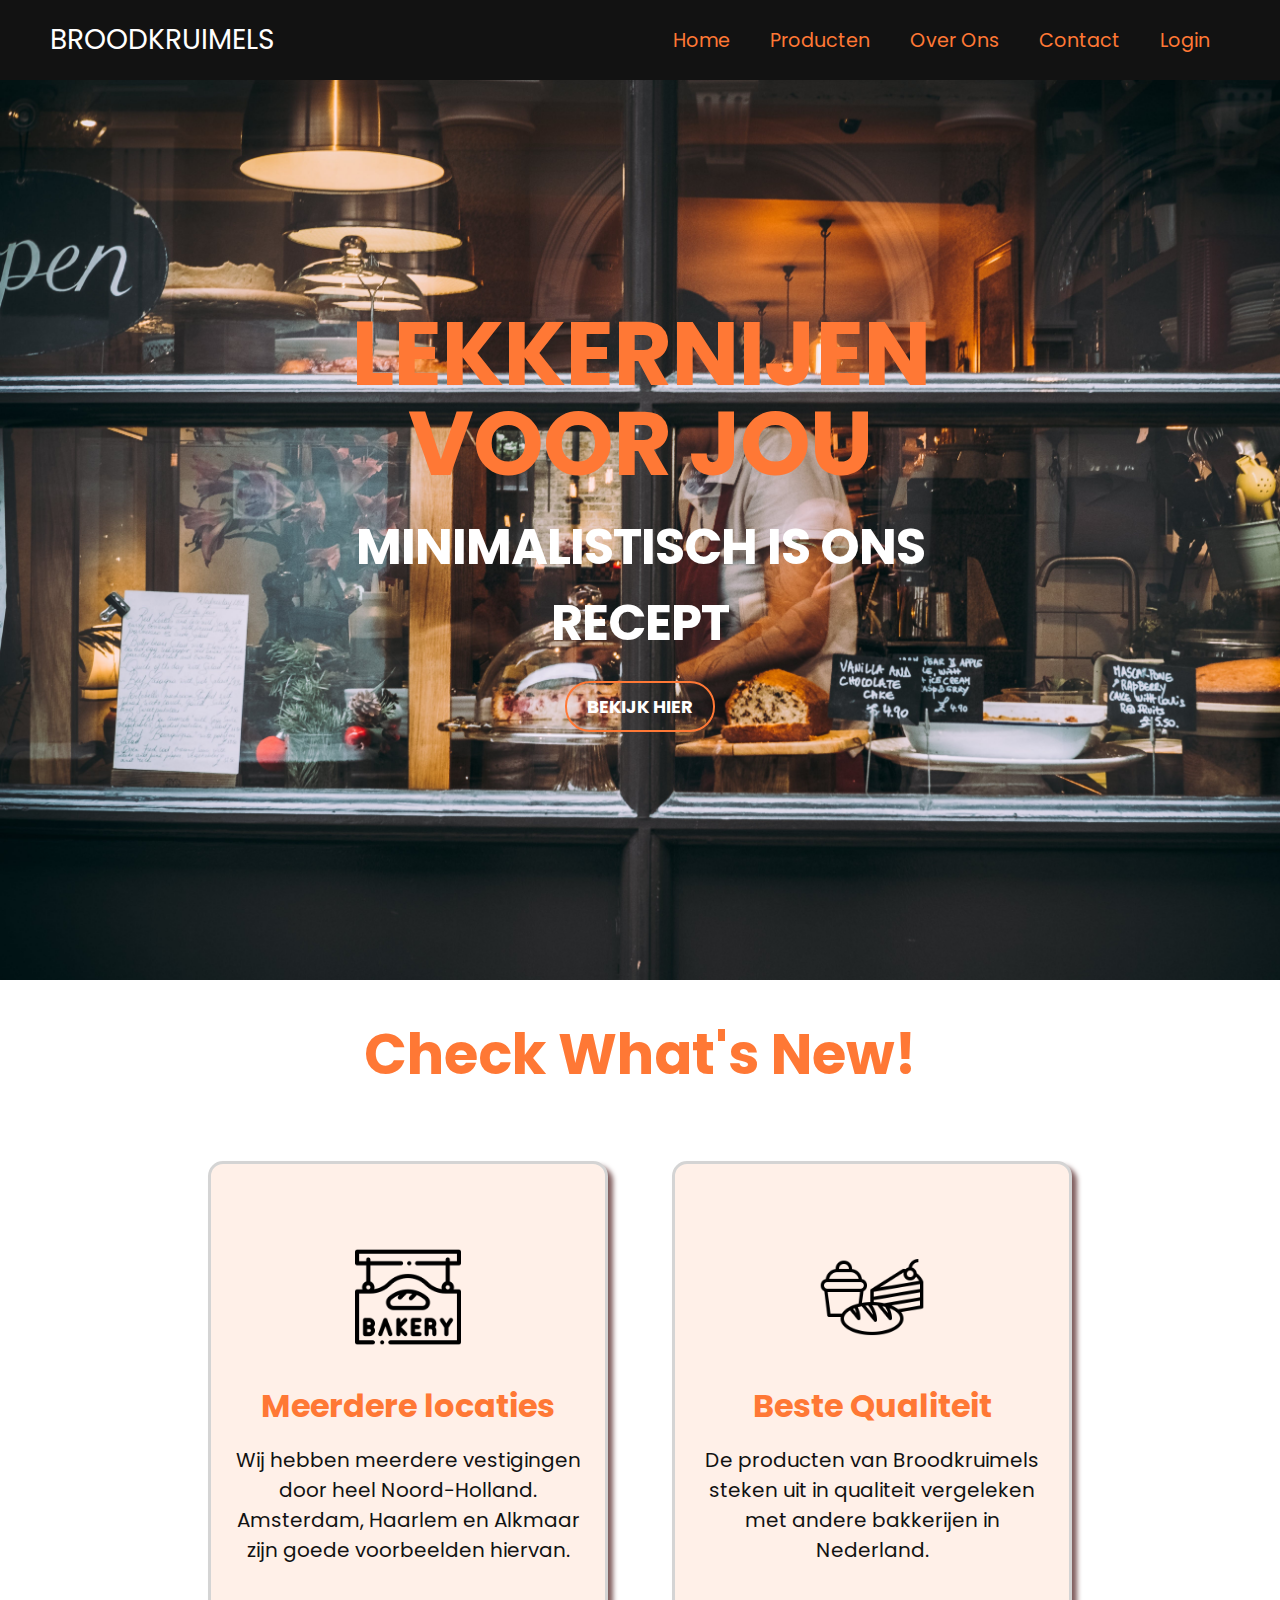
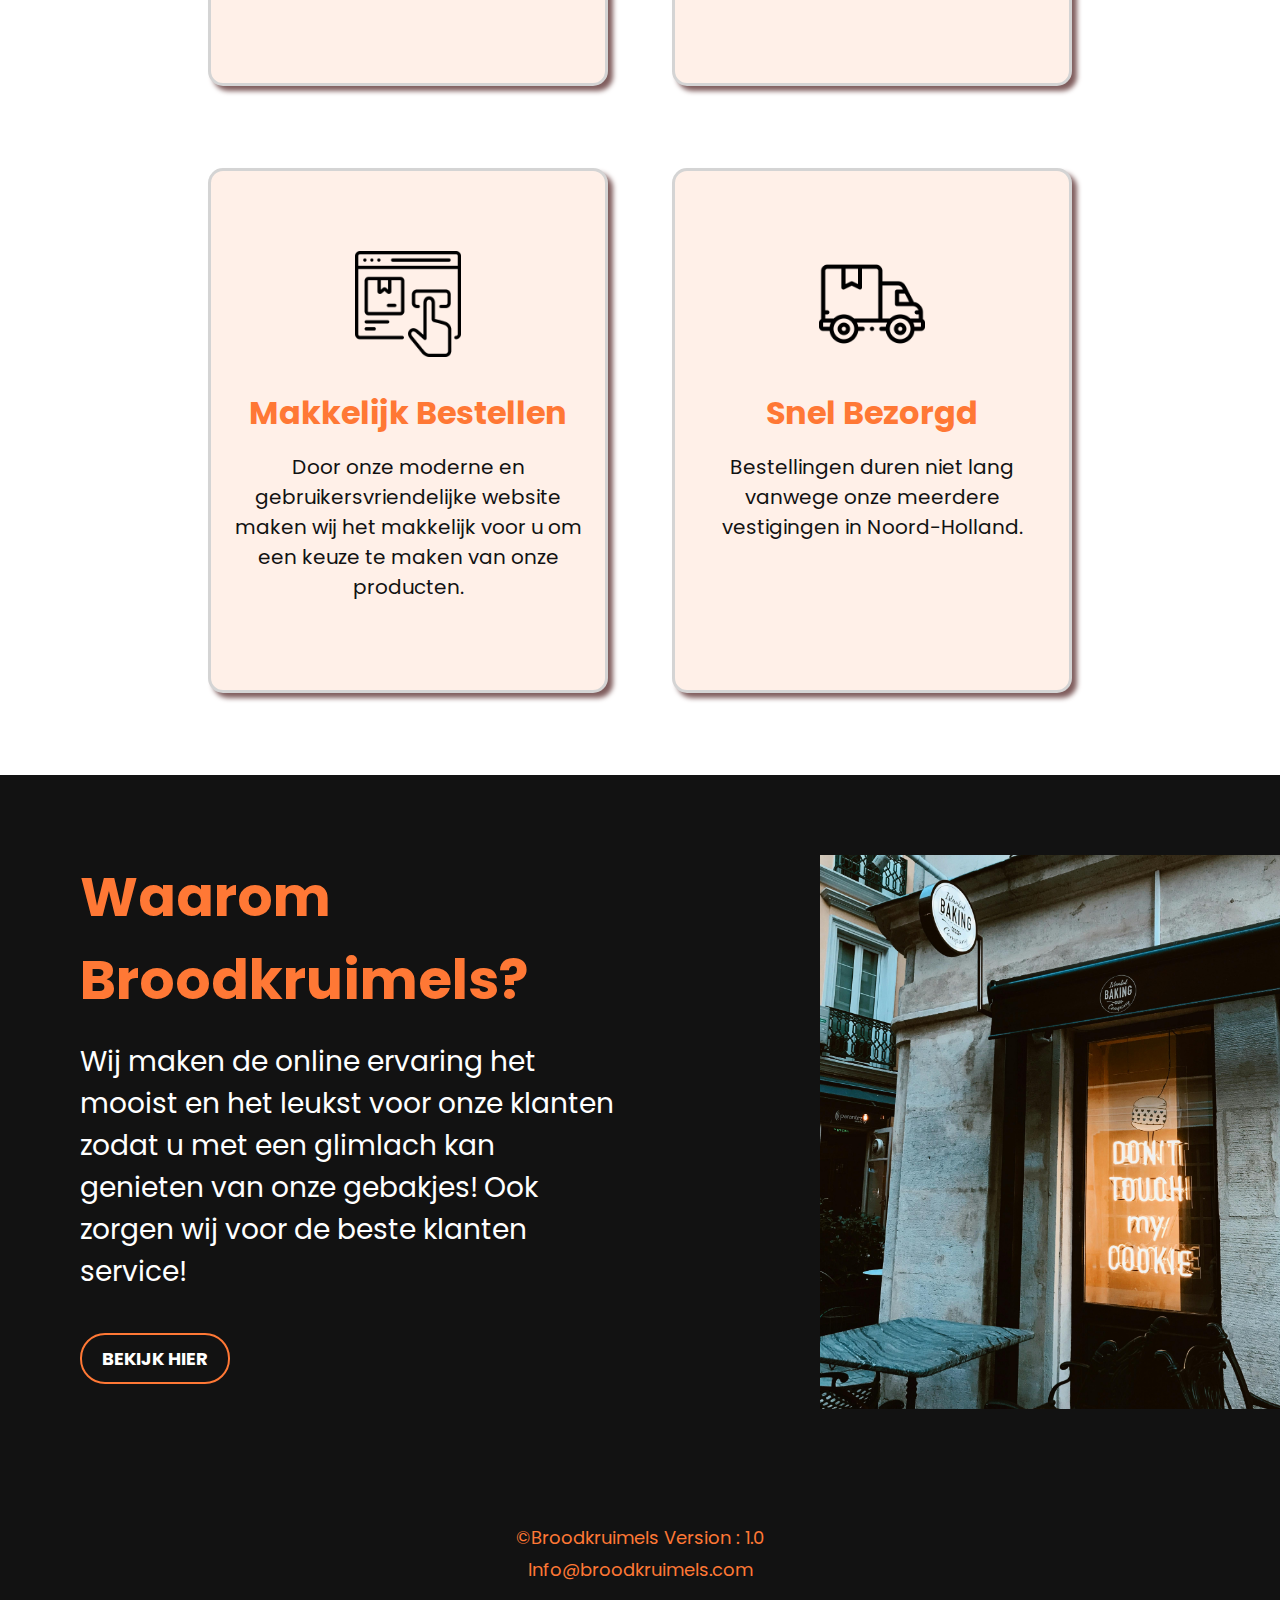
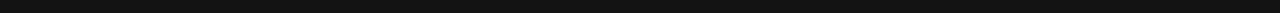
==== commit 94ca633d: "versiebeheer aan footer & style file change" ====
--- a/index.html
+++ b/index.html
@@ -24,7 +24,7 @@
                     <a href="/" class="navbar-link">Home</a>
                 </li>
                 <li class="navbar-item">
-                    <a href="/producten.html" class="navbar-link">Producten</a>
+                    <a href="/test product page/index (1).html" class="navbar-link">Producten</a>
                 </li>
                 <li class="navbar-item">
                     <a href="/over ons.html" class="navbar-link">Over Ons</a>
@@ -117,7 +117,7 @@
     <!-- Footer Section -->
     <footer>
         <div class="container">
-          <p>&copy;Broodkruimels</p>
+          <p>&copy;Broodkruimels Version : 1.0</p>
           <p>Info@broodkruimels.com</p>
         </div>
     </footer>
--- a/style.css
+++ b/style.css
@@ -77,6 +77,7 @@
   transition: all 0.2s ease;
   text-decoration: none;
 }
+
 
 .navbar-menu .dropdown-content {
   display: none;
@@ -402,33 +403,6 @@
 /* Services End */
 
 
-
-/* Info Section */
-/* .info {
-  padding: 80px 0px;
-  background: #121212;
-  align-items: center;
-  height: 45vh;
-}
-
-.info_container {
-  max-width: 1000px;
-  margin: 0 auto;
-  padding: 0 10px;
-}
-
-.info h2 {
-  font-size: 50px;
-  color: #ff7835;
-}
-
-.info p {
-  margin-top: 20px;
-  font-size: 25px;
-  color: #fff;
-} */
-/* Info End */
-
 /* Footer Section */
 footer {
 background-color: #121212;
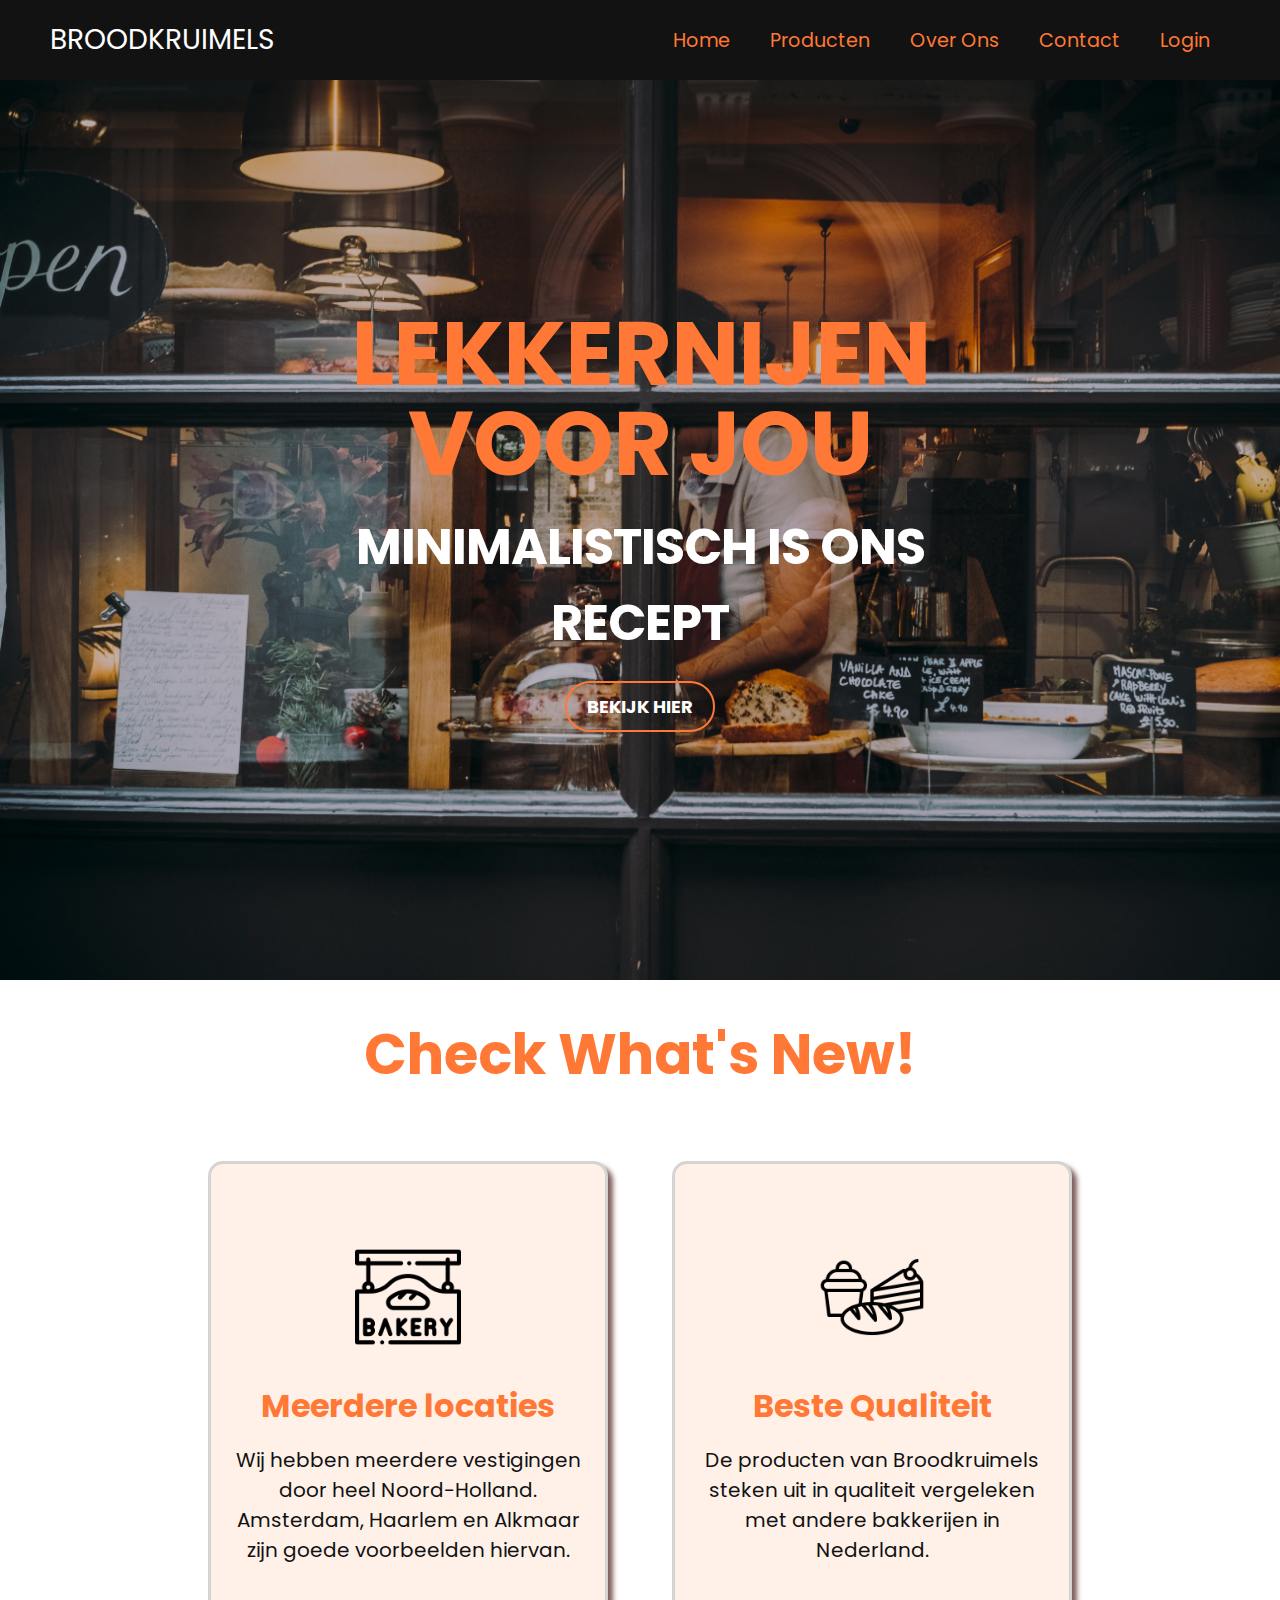
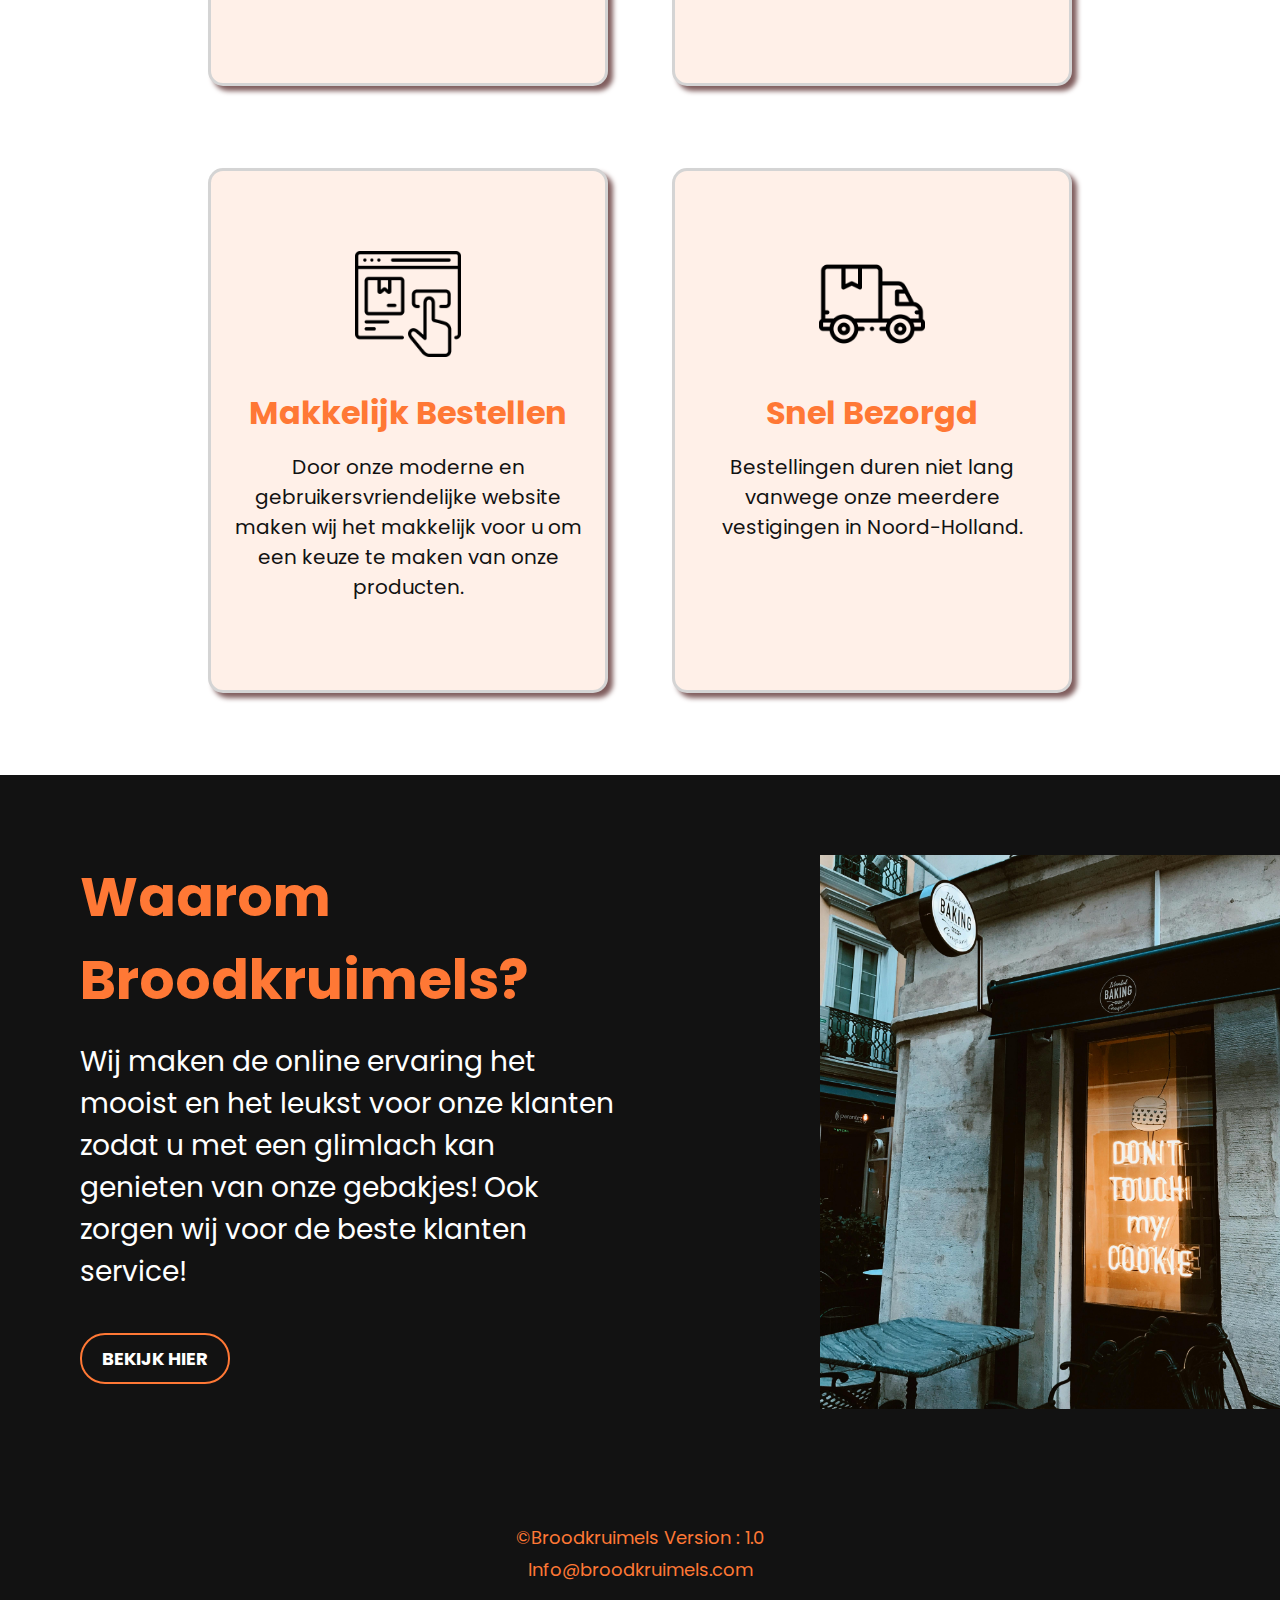
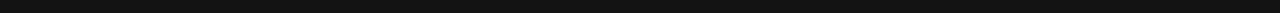
==== commit 8e6a995f: "Ayoub product pagina code" ====
--- a/index.html
+++ b/index.html
@@ -24,7 +24,7 @@
                     <a href="/" class="navbar-link">Home</a>
                 </li>
                 <li class="navbar-item">
-                    <a href="/test product page/index (1).html" class="navbar-link">Producten</a>
+                    <a href="/ayoub code/ayoub_index.html" class="navbar-link">Producten</a>
                 </li>
                 <li class="navbar-item">
                     <a href="/over ons.html" class="navbar-link">Over Ons</a>
--- a/style.css
+++ b/style.css
@@ -11,10 +11,12 @@
 body {
   width: 100%;
   height: 100vh;
-  background-image: linear-gradient(rgba(0,0,0,0.75,),rgba(0,0,0,0.75,)),url(images/bakker_overons3.jpg);
+  background-image: linear-gradient(rgba(0, 0, 0, 0.75), rgba(0, 0, 0, 0.75)), url(images/bakker_overons3.jpg);
   background-size: cover;
   background-position: center;
-}
+  position: relative; 
+}
+
 
 .navbar {
   background-color: #121212;
